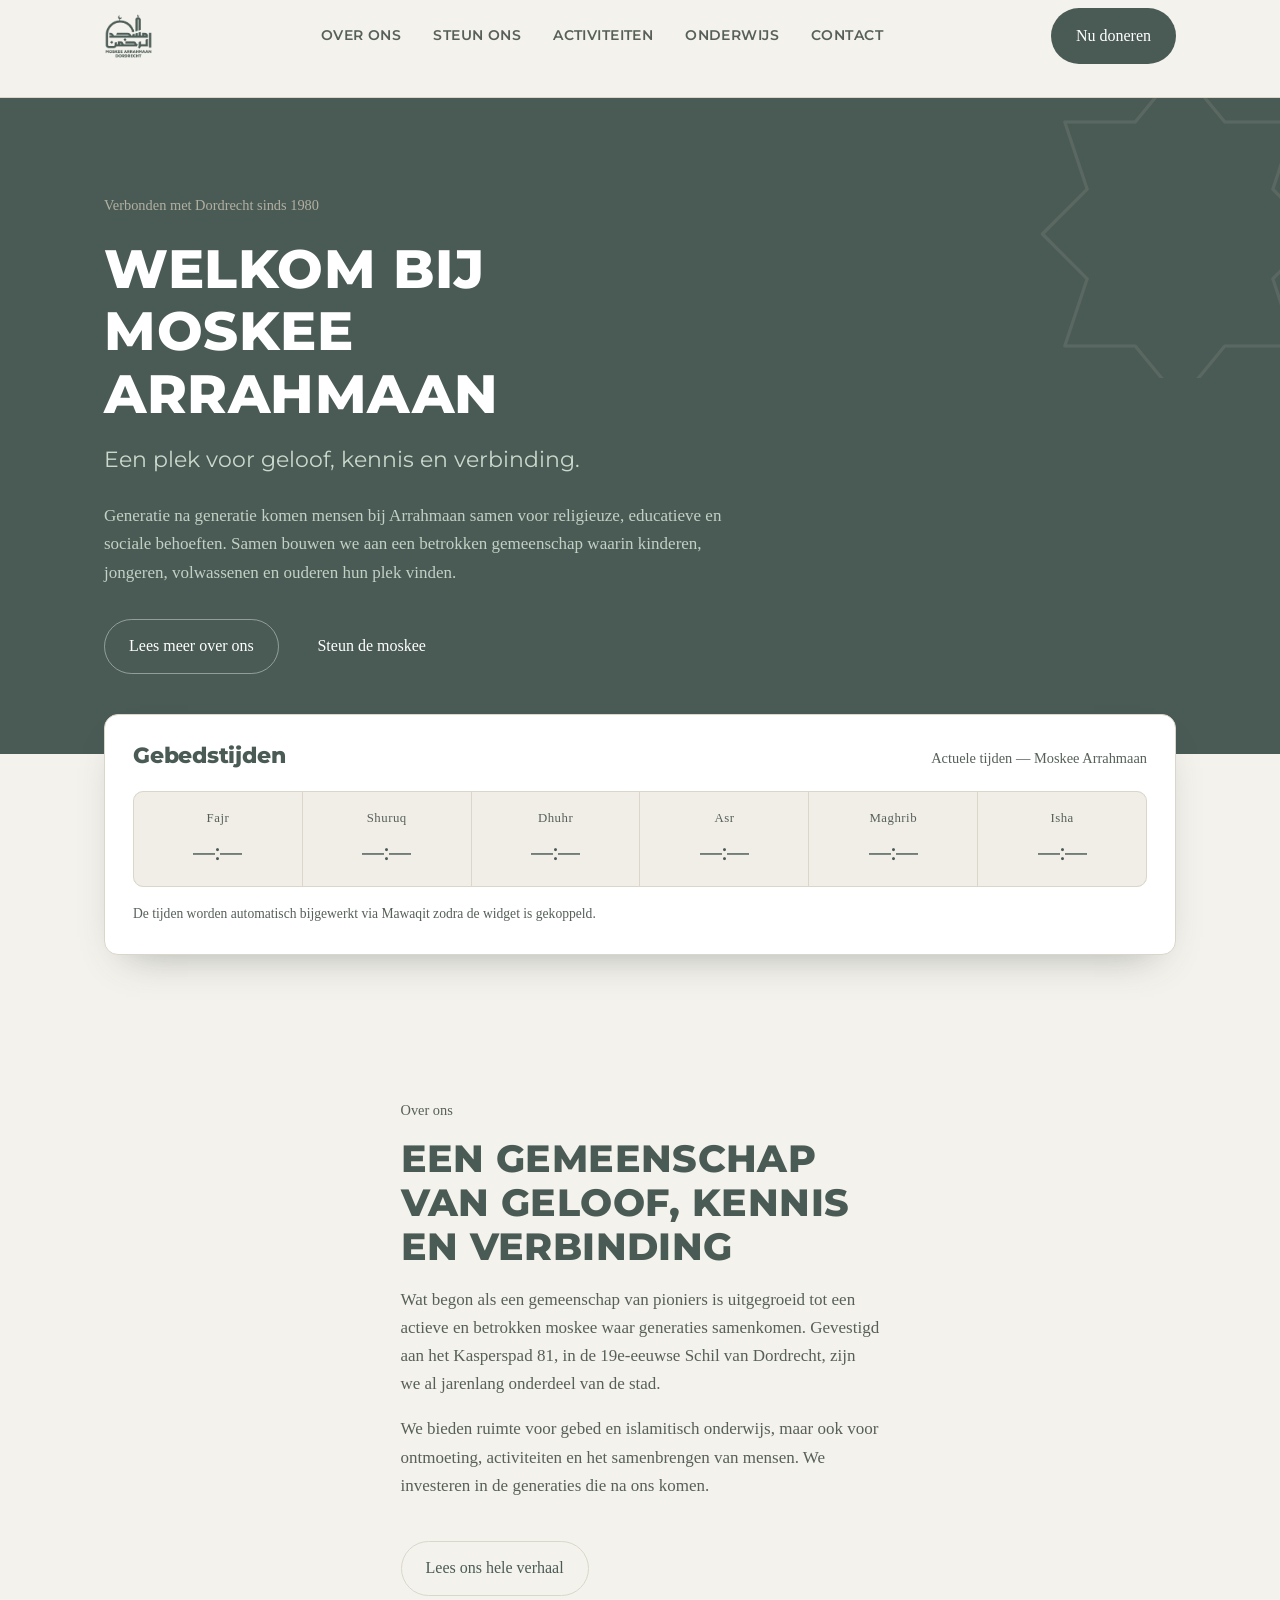
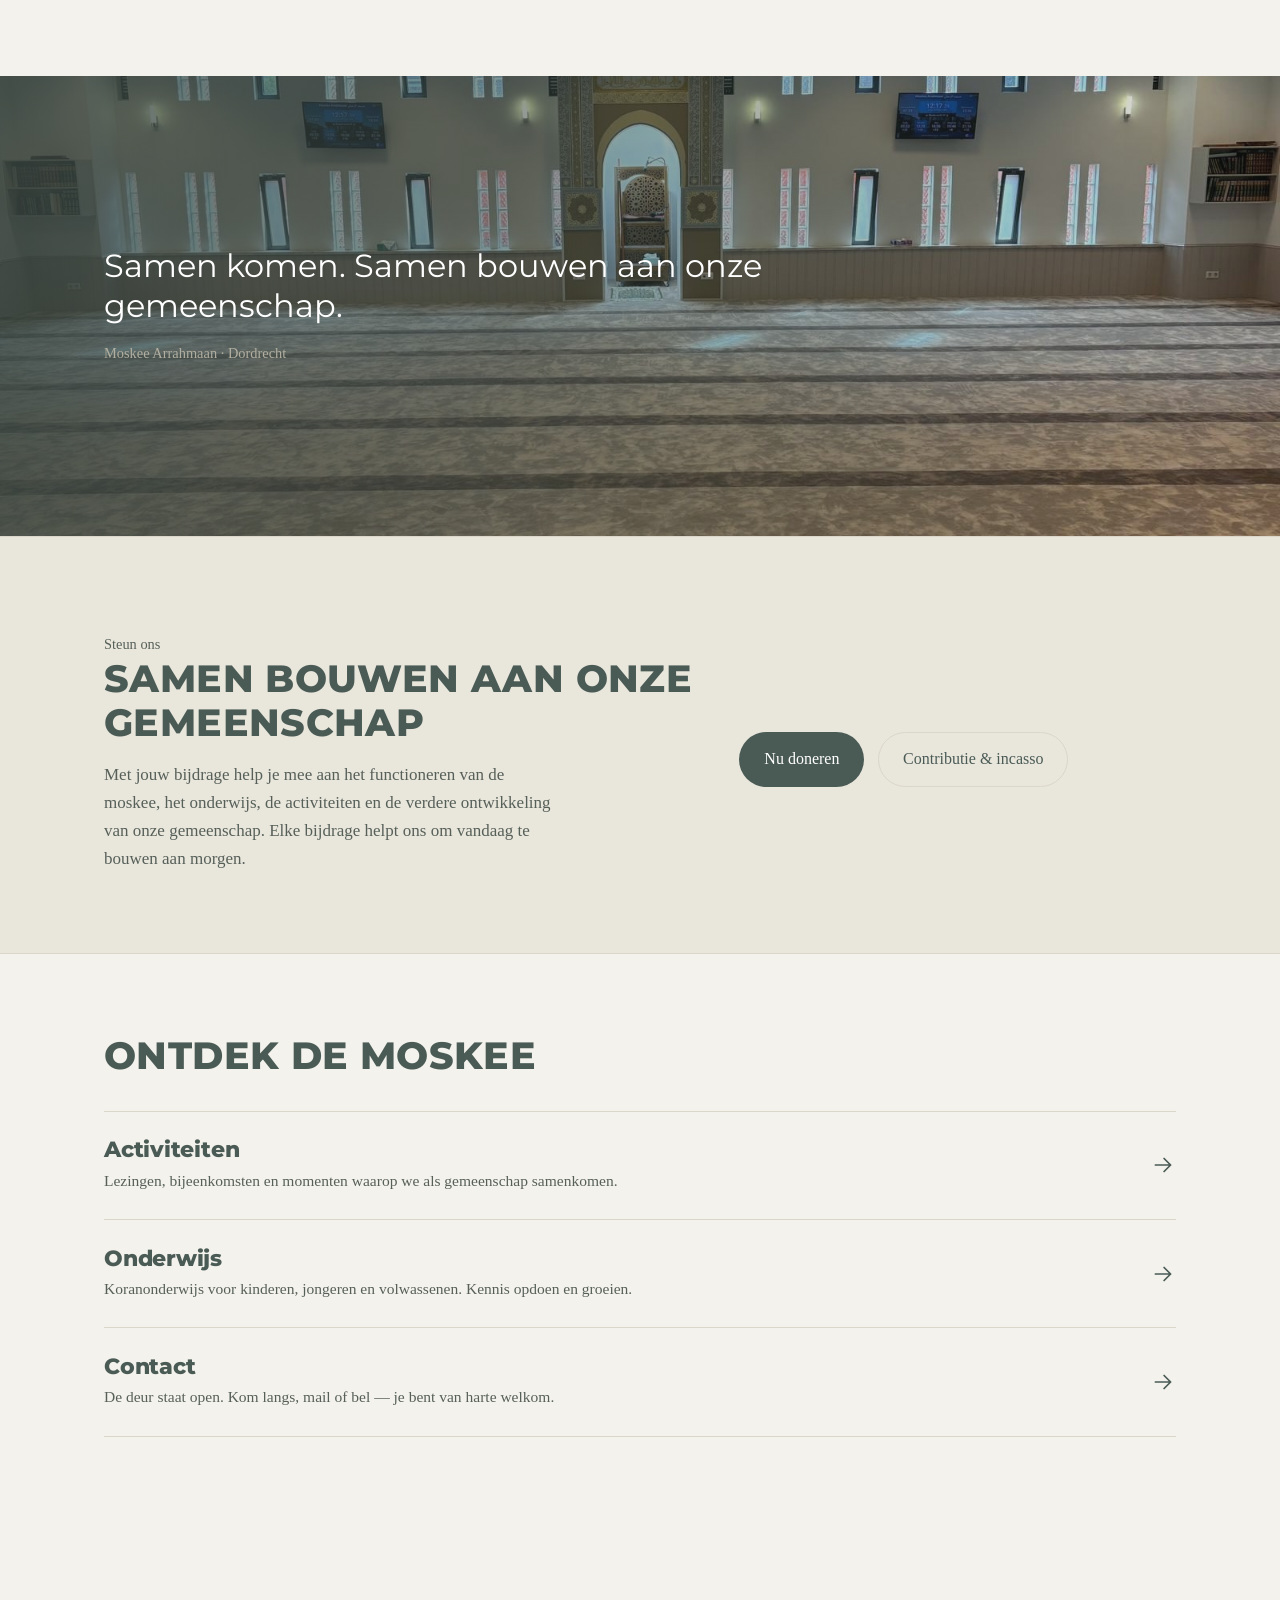
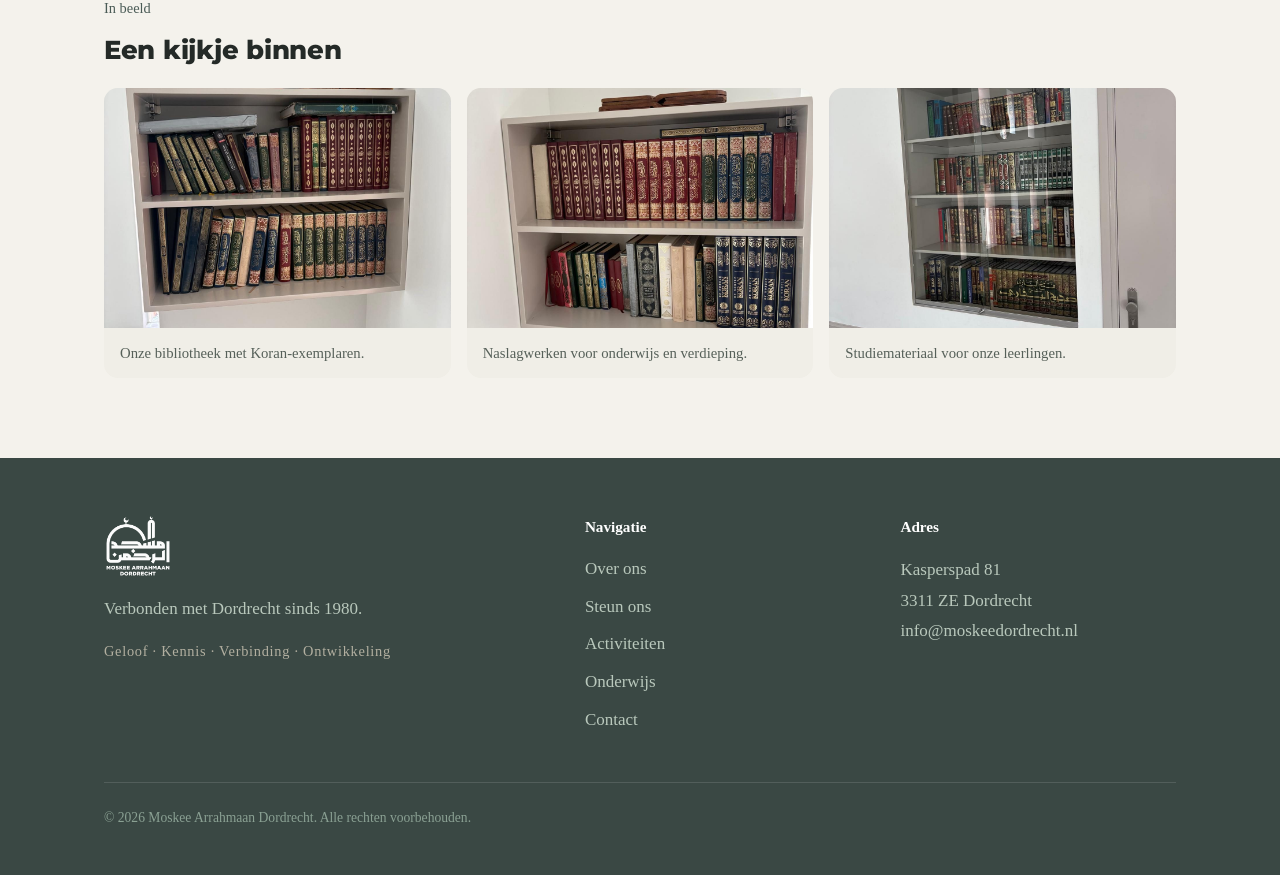
==== index.html @ e7ea25ca "Nieuwe moskeefoto's toegevoegd en geplaatst" ====
<!DOCTYPE html>
<html lang="nl">
<head>
  <meta charset="UTF-8">
  <meta name="viewport" content="width=device-width, initial-scale=1.0">
  <title>Moskee Arrahmaan Dordrecht — Geloof, kennis en verbinding</title>
  <meta name="description" content="Moskee Arrahmaan Dordrecht: sinds 1980 een plek voor geloof, kennis en verbinding. Bekijk de gebedstijden, activiteiten, onderwijs en steun de moskee.">
  <link rel="preconnect" href="https://fonts.googleapis.com">
  <link rel="preconnect" href="https://fonts.gstatic.com" crossorigin>
  <link href="https://fonts.googleapis.com/css2?family=Montserrat:wght@500;600;700;800;900&display=swap" rel="stylesheet">
  <link rel="stylesheet" href="css/style.css">
  <link rel="icon" type="image/png" href="images/favicon.png">
  <meta name="theme-color" content="#4A5B56">
</head>
<body>
  <a class="skip-link" href="#main">Naar hoofdinhoud</a>

  <!-- HEADER -->
  <header class="site-header">
    <div class="wrap header-inner">
      <a class="brand" href="index.html" aria-label="Moskee Arrahmaan Dordrecht — home">
        <img src="images/logo.png" alt="Moskee Arrahmaan Dordrecht" class="brand__logo">
      </a>
      <nav class="nav" aria-label="Hoofdnavigatie">
        <ul>
          <li><a href="over-ons.html">Over ons</a></li>
          <li><a href="steun-ons.html">Steun ons</a></li>
          <li><a href="activiteiten.html">Activiteiten</a></li>
          <li><a href="onderwijs.html">Onderwijs</a></li>
          <li><a href="contact.html">Contact</a></li>
        </ul>
      </nav>
      <a href="steun-ons.html" class="btn btn--primary header-cta">Nu doneren</a>
      <button class="menu-toggle" aria-label="Menu openen" aria-expanded="false" aria-controls="mobile-nav">
        <span></span><span></span><span></span>
      </button>
    </div>
    <nav class="mobile-nav" id="mobile-nav" aria-label="Mobiele navigatie">
      <ul>
        <li><a href="over-ons.html">Over ons</a></li>
        <li><a href="steun-ons.html">Steun ons</a></li>
        <li><a href="activiteiten.html">Activiteiten</a></li>
        <li><a href="onderwijs.html">Onderwijs</a></li>
        <li><a href="contact.html">Contact</a></li>
      </ul>
      <a href="steun-ons.html" class="btn btn--primary">Nu doneren</a>
    </nav>
  </header>

  <main id="main">

    <!-- HERO -->
    <section class="hero">
      <svg class="hero__star" viewBox="0 0 200 200" fill="none" aria-hidden="true">
        <path d="M100 6 128 40h44l-14 42 28 28-28 28 14 42h-44l-28 34-28-34H28l14-42-28-28 28-28L28 40h44Z" stroke="currentColor" stroke-width="2" stroke-linejoin="round"/>
      </svg>
      <div class="wrap">
        <div class="hero__inner">
          <p class="hero__eyebrow">Verbonden met Dordrecht sinds 1980</p>
          <h1>Welkom bij Moskee Arrahmaan</h1>
          <p class="hero__lead">Een plek voor geloof, kennis en verbinding.</p>
          <p class="body">
            Generatie na generatie komen mensen bij Arrahmaan samen voor religieuze,
            educatieve en sociale behoeften. Samen bouwen we aan een betrokken gemeenschap
            waarin kinderen, jongeren, volwassenen en ouderen hun plek vinden.
          </p>
          <div class="hero__actions">
            <a href="over-ons.html" class="btn btn--on-dark">Lees meer over ons</a>
            <a href="steun-ons.html" class="btn btn--primary">Steun de moskee</a>
          </div>
        </div>
      </div>
    </section>

    <!-- GEBEDSTIJDEN -->
    <section class="prayer wrap" aria-labelledby="prayer-title">
      <div class="prayer__card">
        <div class="prayer__head">
          <h2 id="prayer-title">Gebedstijden</h2>
          <span class="prayer__date">Actuele tijden — Moskee Arrahmaan</span>
        </div>
        <!-- LET OP: vervang dit blok door de Mawaqit-widget:
             <div class="prayer__embed">
               <iframe src="https://mawaqit.net/nl/w/JOUW-MOSKEE-ID" style="border:0;width:100%;height:420px" title="Gebedstijden Mawaqit" loading="lazy"></iframe>
             </div> -->
        <div class="prayer__times" role="list">
          <div class="slot" role="listitem"><span>Fajr</span><strong>—:—</strong></div>
          <div class="slot" role="listitem"><span>Shuruq</span><strong>—:—</strong></div>
          <div class="slot" role="listitem"><span>Dhuhr</span><strong>—:—</strong></div>
          <div class="slot" role="listitem"><span>Asr</span><strong>—:—</strong></div>
          <div class="slot" role="listitem"><span>Maghrib</span><strong>—:—</strong></div>
          <div class="slot" role="listitem"><span>Isha</span><strong>—:—</strong></div>
        </div>
        <p class="prayer__note">De tijden worden automatisch bijgewerkt via Mawaqit zodra de widget is gekoppeld.</p>
      </div>
    </section>

    <!-- OVER ONS TEASER -->
    <section class="about section-pad">
      <div class="wrap lede">
        <p class="kicker">Over ons</p>
        <h2>Een gemeenschap van geloof, kennis en verbinding</h2>
        <p>
          Wat begon als een gemeenschap van pioniers is uitgegroeid tot een actieve en
          betrokken moskee waar generaties samenkomen. Gevestigd aan het Kasperspad 81,
          in de 19e-eeuwse Schil van Dordrecht, zijn we al jarenlang onderdeel van de stad.
        </p>
        <p>
          We bieden ruimte voor gebed en islamitisch onderwijs, maar ook voor ontmoeting,
          activiteiten en het samenbrengen van mensen. We investeren in de generaties die na ons komen.
        </p>
        <a href="over-ons.html" class="btn btn--ghost">Lees ons hele verhaal</a>
      </div>
    </section>

    <!-- COMMUNITY BEELDBAND -->
    <section class="band" aria-hidden="true">
      <img src="images/moskee-benedenverdieping.jpg" alt="De gebedszaal van Moskee Arrahmaan" loading="lazy">
      <div class="band__overlay">
        <div class="wrap">
          <p class="quote">Samen komen. Samen bouwen aan onze gemeenschap.</p>
          <span class="src">Moskee Arrahmaan · Dordrecht</span>
        </div>
      </div>
    </section>

    <!-- STEUN ONS -->
    <section class="support section-pad">
      <div class="wrap support__grid">
        <div>
          <p class="kicker">Steun ons</p>
          <h2>Samen bouwen aan onze gemeenschap</h2>
          <p>
            Met jouw bijdrage help je mee aan het functioneren van de moskee, het onderwijs,
            de activiteiten en de verdere ontwikkeling van onze gemeenschap. Elke bijdrage
            helpt ons om vandaag te bouwen aan morgen.
          </p>
        </div>
        <div class="support__actions">
          <a href="steun-ons.html" class="btn btn--primary">Nu doneren</a>
          <a href="steun-ons.html" class="btn btn--ghost">Contributie &amp; incasso</a>
        </div>
      </div>
    </section>

    <!-- ONTDEK -->
    <section class="discover section-pad">
      <div class="wrap">
        <h2>Ontdek de moskee</h2>
        <div class="discover__list">
          <a class="discover__item" href="activiteiten.html">
            <div>
              <h3>Activiteiten</h3>
              <p>Lezingen, bijeenkomsten en momenten waarop we als gemeenschap samenkomen.</p>
            </div>
            <svg class="discover__arrow" width="26" height="26" viewBox="0 0 24 24" fill="none" aria-hidden="true"><path d="M5 12h14M13 6l6 6-6 6" stroke="currentColor" stroke-width="1.6" stroke-linecap="round" stroke-linejoin="round"/></svg>
          </a>
          <a class="discover__item" href="onderwijs.html">
            <div>
              <h3>Onderwijs</h3>
              <p>Koranonderwijs voor kinderen, jongeren en volwassenen. Kennis opdoen en groeien.</p>
            </div>
            <svg class="discover__arrow" width="26" height="26" viewBox="0 0 24 24" fill="none" aria-hidden="true"><path d="M5 12h14M13 6l6 6-6 6" stroke="currentColor" stroke-width="1.6" stroke-linecap="round" stroke-linejoin="round"/></svg>
          </a>
          <a class="discover__item" href="contact.html">
            <div>
              <h3>Contact</h3>
              <p>De deur staat open. Kom langs, mail of bel — je bent van harte welkom.</p>
            </div>
            <svg class="discover__arrow" width="26" height="26" viewBox="0 0 24 24" fill="none" aria-hidden="true"><path d="M5 12h14M13 6l6 6-6 6" stroke="currentColor" stroke-width="1.6" stroke-linecap="round" stroke-linejoin="round"/></svg>
          </a>
        </div>
      </div>
    </section>

    <!-- IN BEELD -->
    <section class="section-pad">
      <div class="wrap">
        <p class="kicker">In beeld</p>
        <h2>Een kijkje binnen</h2>
        <div class="gallery" style="margin-top:1.5rem;">
          <figure>
            <img src="images/moskee-boeken-1.jpg" alt="Boekenkast met Koran-exemplaren in de moskee" loading="lazy">
            <figcaption>Onze bibliotheek met Koran-exemplaren.</figcaption>
          </figure>
          <figure>
            <img src="images/moskee-boeken-2.jpg" alt="Boekenkast met vertalingen van de Koran" loading="lazy">
            <figcaption>Naslagwerken voor onderwijs en verdieping.</figcaption>
          </figure>
          <figure>
            <img src="images/moskee-boeken-4.jpg" alt="Boekenkast met studieboeken voor het Koranonderwijs" loading="lazy">
            <figcaption>Studiemateriaal voor onze leerlingen.</figcaption>
          </figure>
        </div>
      </div>
    </section>

  </main>

  <!-- FOOTER -->
  <footer class="site-footer">
    <div class="wrap footer-grid">
      <div>
        <img src="images/logo-white.png" alt="Moskee Arrahmaan Dordrecht" class="footer__logo">
        <p>Verbonden met Dordrecht sinds 1980.</p>
        <p class="footer__tag">Geloof · Kennis · Verbinding · Ontwikkeling</p>
      </div>
      <div>
        <h4>Navigatie</h4>
        <ul>
          <li><a href="over-ons.html">Over ons</a></li>
          <li><a href="steun-ons.html">Steun ons</a></li>
          <li><a href="activiteiten.html">Activiteiten</a></li>
          <li><a href="onderwijs.html">Onderwijs</a></li>
          <li><a href="contact.html">Contact</a></li>
        </ul>
      </div>
      <div>
        <h4>Adres</h4>
        <address>
          Kasperspad 81<br>
          3311 ZE Dordrecht<br>
          <a href="mailto:info@moskeedordrecht.nl">info@moskeedordrecht.nl</a>
        </address>
      </div>
    </div>
    <div class="wrap">
      <p class="footer-bottom">© <span id="year"></span> Moskee Arrahmaan Dordrecht. Alle rechten voorbehouden.</p>
    </div>
  </footer>

  <script src="js/main.js"></script>
</body>
</html>
---- css/style.css ----
/* ===========================================================
   MOSKEE ARRAHMAAN — gedeelde stylesheet
=========================================================== */

/* ---------- Design tokens ---------- */
:root {
  --brand-green:      #4A5B56;   /* primair */
  --brand-green-dark: #3A4844;   /* hero, footer, hovers */
  --brand-taupe:      #B2AFA0;   /* secundair accent, alleen op donkere vlakken of als rand/vulling */
  --paper:            #F4F2EC;   /* warme off-white basis */
  --sand:             #E9E6DC;   /* lichte taupe-tint voor alt-secties */
  --sand-050:         #F0EEE7;   /* extra lichte tint */
  --line:             #DAD6CA;   /* randen */
  --ink:              #242A27;   /* bodytekst */
  --ink-soft:         #566059;   /* zachte tekst */
  --white:            #FFFFFF;

  --font-head: "Gotham Black", "Montserrat", system-ui, sans-serif;
  --font-body: "Georgia Pro", Georgia, serif;

  --wrap: 1120px;
  --gutter: 1.5rem;
  --radius: 14px;
  --shadow: 0 18px 40px -22px rgba(58, 72, 68, .45);
}

/* ---------- Base ---------- */
*, *::before, *::after { box-sizing: border-box; }
html { scroll-behavior: smooth; }
body {
  margin: 0;
  background: var(--paper);
  color: var(--ink);
  font-family: var(--font-body);
  font-size: 1.0625rem;
  line-height: 1.65;
  -webkit-font-smoothing: antialiased;
}
img { max-width: 100%; display: block; }
a { color: inherit; text-decoration: none; }

h1, h2, h3 {
  font-family: var(--font-head);
  font-weight: 800;
  line-height: 1.15;
  letter-spacing: -0.01em;
  margin: 0;
}

.wrap {
  width: 100%;
  max-width: var(--wrap);
  margin-inline: auto;
  padding-inline: var(--gutter);
}

:focus-visible {
  outline: 3px solid var(--brand-green);
  outline-offset: 3px;
  border-radius: 4px;
}

.skip-link {
  position: absolute;
  left: -9999px;
  top: 0;
  background: var(--brand-green);
  color: #fff;
  padding: .75rem 1rem;
  z-index: 100;
}
.skip-link:focus { left: 1rem; top: 1rem; }

/* ---------- Buttons ---------- */
.btn {
  display: inline-flex;
  align-items: center;
  gap: .5rem;
  font-family: var(--font-body);
  font-weight: 500;
  font-size: 1rem;
  padding: .85rem 1.5rem;
  border-radius: 999px;
  border: 1px solid transparent;
  cursor: pointer;
  transition: background-color .2s ease, color .2s ease, border-color .2s ease;
}
.btn--primary { background: var(--brand-green); color: #fff; }
.btn--primary:hover { background: var(--brand-green-dark); }
.btn--ghost { background: transparent; color: var(--brand-green); border-color: var(--line); }
.btn--ghost:hover { border-color: var(--brand-green); }
.btn--on-dark { background: transparent; color: #fff; border-color: rgba(255,255,255,.4); }
.btn--on-dark:hover { border-color: #fff; }

/* ---------- Header ---------- */
.site-header {
  position: sticky;
  top: 0;
  z-index: 50;
  background: rgba(244, 242, 236, .88);
  backdrop-filter: blur(8px);
  border-bottom: 1px solid var(--line);
}
.header-inner {
  display: flex;
  align-items: center;
  justify-content: space-between;
  gap: 1rem;
  min-height: 72px;
}
.brand { display: flex; align-items: center; gap: .7rem; transition: opacity .2s ease; }
.brand:hover { opacity: .85; }
.brand__logo { height: 46px; width: auto; display: block; transition: transform .25s ease; }
.brand:hover .brand__logo { transform: scale(1.04); }
.brand__mark { color: var(--brand-green); flex: none; }
.brand__name {
  font-family: var(--font-head);
  font-size: 1.25rem;
  font-weight: 600;
  color: var(--brand-green);
  letter-spacing: -0.01em;
  line-height: 1.05;
  text-transform: uppercase;
}
.brand__sub {
  display: block;
  font-family: var(--font-body);
  font-size: .72rem;
  font-weight: 500;
  color: var(--ink-soft);
  letter-spacing: .08em;
  text-transform: uppercase;
}
.nav { display: none; }
.nav ul { display: flex; gap: 2rem; list-style: none; margin: 0; padding: 0; }
.nav a {
  position: relative;
  display: inline-block;
  padding: .4rem 0;
  font-family: var(--font-head);
  font-size: .88rem;
  font-weight: 600;
  color: var(--ink-soft);
  text-transform: uppercase;
  letter-spacing: 0.03em;
  transition: color .2s ease;
}
.nav a::after {
  content: "";
  position: absolute;
  left: 0;
  right: 0;
  bottom: 0;
  height: 2px;
  background: var(--brand-green);
  border-radius: 2px;
  transform: scaleX(0);
  transform-origin: left;
  transition: transform .25s ease;
}
.nav a:hover, .nav a[aria-current="page"] { color: var(--brand-green); }
.nav a:hover::after, .nav a[aria-current="page"]::after { transform: scaleX(1); }
.header-cta { display: none; transition: transform .2s ease, box-shadow .2s ease; }
.header-cta:hover { transform: translateY(-2px); box-shadow: 0 12px 22px -14px rgba(74,91,86,.5); }

.menu-toggle {
  display: inline-flex; flex-direction: column; align-items: center; justify-content: center; gap: 5px;
  background: none; border: none; padding: 14px; cursor: pointer;
}
.menu-toggle span {
  width: 22px; height: 2px; background: var(--brand-green); border-radius: 2px;
  transition: transform .3s ease, opacity .2s ease;
}
.menu-toggle[aria-expanded="true"] span:nth-child(1) { transform: translateY(7px) rotate(45deg); }
.menu-toggle[aria-expanded="true"] span:nth-child(2) { opacity: 0; transform: scaleX(0); }
.menu-toggle[aria-expanded="true"] span:nth-child(3) { transform: translateY(-7px) rotate(-45deg); }

.mobile-nav {
  display: block;
  max-height: 0;
  overflow: hidden;
  opacity: 0;
  visibility: hidden;
  border-top: 1px solid var(--line);
  background: var(--paper);
  padding: 0 var(--gutter) 1.5rem;
  transition: max-height .4s cubic-bezier(.4,0,.2,1), opacity .3s ease, visibility 0s linear .4s;
}
.mobile-nav.open {
  max-height: 480px;
  opacity: 1;
  visibility: visible;
  box-shadow: 0 16px 28px -18px rgba(36,42,39,.25);
  transition: max-height .4s cubic-bezier(.4,0,.2,1), opacity .35s ease .05s, visibility 0s linear 0s;
}
.mobile-nav ul { list-style: none; margin: 0; padding: .5rem 0 1.5rem; }
.mobile-nav li { border-bottom: 1px solid var(--line); opacity: 0; }
.mobile-nav li:last-child { border-bottom: none; }
.mobile-nav.open li { animation: navItemIn .35s ease forwards; }
.mobile-nav.open li:nth-child(1) { animation-delay: .05s; }
.mobile-nav.open li:nth-child(2) { animation-delay: .1s; }
.mobile-nav.open li:nth-child(3) { animation-delay: .15s; }
.mobile-nav.open li:nth-child(4) { animation-delay: .2s; }
.mobile-nav.open li:nth-child(5) { animation-delay: .25s; }
.mobile-nav a {
  display: block; padding: .8rem 0; color: var(--ink);
  transition: color .2s ease, padding-left .2s ease;
}
.mobile-nav ul a {
  font-family: var(--font-head);
  font-size: 1rem;
  text-transform: uppercase;
  letter-spacing: 0.02em;
}
.mobile-nav ul a:hover, .mobile-nav ul a:active { color: var(--brand-green); padding-left: .35rem; }
.mobile-nav .btn {
  display: flex;
  align-items: center;
  justify-content: center;
  text-align: center;
  width: 100%;
  padding: .9rem 1.5rem;
  margin-top: 1.25rem;
  color: #fff;
  opacity: 0;
  transition: background-color .2s ease, color .2s ease, border-color .2s ease, transform .15s ease;
}
.mobile-nav.open .btn { animation: navItemIn .35s ease .3s forwards; }
.mobile-nav .btn:active { transform: scale(.97); }

@keyframes navItemIn {
  from { opacity: 0; transform: translateY(-6px); }
  to { opacity: 1; transform: translateY(0); }
}

/* ---------- Hero (home) ---------- */
.hero { background: var(--brand-green); color: #EAF0E9; position: relative; overflow: hidden; }
.hero__star {
  position: absolute; right: -60px; top: -40px;
  width: 320px; height: 320px; color: rgba(178, 175, 160, .16); pointer-events: none;
}
.hero .wrap { position: relative; z-index: 1; }
.hero__inner { padding: 4.5rem 0 4rem; max-width: 640px; }
.hero__eyebrow { font-size: .9rem; color: var(--brand-taupe); margin: 0 0 1.25rem; font-weight: 500; }
.hero h1 { color: #fff; font-size: clamp(2.2rem, 6vw, 3.4rem); font-weight: 800; text-transform: uppercase; letter-spacing: 0.01em; }
.hero__lead {
  font-family: var(--font-head);
  font-size: clamp(1.15rem, 3vw, 1.4rem);
  color: #CBD8CC; margin: 1rem 0 1.5rem;
}
.hero p.body { color: #C3D0C4; margin: 0 0 2rem; }
.hero__actions { display: flex; flex-wrap: wrap; gap: .85rem; }

/* ---------- Page hero (subpaginas) ---------- */
.page-hero { background: var(--brand-green); color: #EAF0E9; position: relative; overflow: hidden; }
.page-hero__star {
  position: absolute; right: -40px; top: -50px;
  width: 240px; height: 240px; color: rgba(178, 175, 160, .16); pointer-events: none;
}
.page-hero .wrap { position: relative; z-index: 1; }
.page-hero__inner { padding: 3.5rem 0; max-width: 680px; }
.page-hero .kicker { color: var(--brand-taupe); }
.page-hero h1 { color: #fff; font-size: clamp(1.9rem, 5vw, 2.9rem); margin: .6rem 0 0; text-transform: uppercase; letter-spacing: 0.01em; }
.page-hero p { color: #C3D0C4; margin: 1rem 0 0; max-width: 60ch; }

/* ---------- Prayer times ---------- */
.prayer { margin-top: -2.5rem; position: relative; z-index: 2; margin-bottom: 4rem; }
.prayer__card {
  background: var(--white); border: 1px solid var(--line);
  border-radius: var(--radius); box-shadow: var(--shadow); padding: 1.75rem;
}
.prayer__head {
  display: flex; flex-wrap: wrap; align-items: baseline; justify-content: space-between;
  gap: .5rem; margin-bottom: 1.25rem;
}
.prayer__head h2 { font-size: 1.4rem; color: var(--brand-green); }
.prayer__date { font-size: .9rem; color: var(--ink-soft); }
.prayer__embed {
  border: 1px dashed var(--line); border-radius: 10px; overflow: hidden; min-height: 160px;
  display: grid; place-items: center; text-align: center; color: var(--ink-soft);
  font-size: .95rem; padding: 1rem;
}
.prayer__times {
  display: grid; grid-template-columns: repeat(2, 1fr); gap: 1px;
  background: var(--line); border: 1px solid var(--line); border-radius: 10px; overflow: hidden;
}
.prayer__times .slot { background: var(--sand-050); padding: 1rem; text-align: center; }
.prayer__times .slot span {
  display: block; font-size: .8rem; color: var(--ink-soft);
  letter-spacing: .04em; margin-bottom: .35rem;
}
.prayer__times .slot strong {
  font-family: var(--font-head); font-size: 1.35rem; font-weight: 500; color: var(--brand-green);
}
.prayer__note { margin: 1rem 0 0; font-size: .85rem; color: var(--ink-soft); }

/* ---------- Section helpers ---------- */
section { scroll-margin-top: 90px; }
.section-pad { padding: 3.5rem 0; }
.lede { max-width: 62ch; }
.kicker { font-size: .9rem; font-weight: 500; color: var(--brand-green); margin: 0 0 .9rem; }

/* ---------- Prose (tekstpaginas) ---------- */
.prose { max-width: 65ch; }
.prose h2 { font-size: clamp(1.6rem, 3.5vw, 2.1rem); color: var(--brand-green); margin: 2.5rem 0 1rem; }
.prose h2:first-child { margin-top: 0; }
.prose p { color: var(--ink-soft); margin: 0 0 1.1rem; }
.prose p.intro { color: var(--ink); font-size: 1.15rem; }
.prose .btn { margin-top: 1rem; }

/* ---------- Over ons teaser (home) ---------- */
.about h2 { font-size: clamp(1.8rem, 4vw, 2.4rem); color: var(--brand-green); margin-bottom: 1rem; text-transform: uppercase; letter-spacing: 0.01em; }
.about p { color: var(--ink-soft); }
.about .btn { margin-top: 1.5rem; }

/* ---------- Community beeldband ---------- */
.band { position: relative; }
.band img { width: 100%; height: clamp(260px, 40vw, 460px); object-fit: cover; }
.band__overlay {
  position: absolute; inset: 0;
  background: linear-gradient(90deg, rgba(58,72,68,.82) 0%, rgba(58,72,68,.45) 55%, rgba(58,72,68,.15) 100%);
  display: flex; align-items: center;
}
.band__overlay .wrap { width: 100%; }
.band__overlay p { color: #fff; max-width: 34ch; margin: 0; }
.band__overlay .quote {
  font-family: var(--font-head); font-size: clamp(1.4rem, 3.5vw, 2rem); line-height: 1.25;
}
.band__overlay .src { display: block; margin-top: 1rem; font-size: .9rem; color: var(--brand-taupe); }

/* ---------- Support band ---------- */
.support { background: var(--sand); border-top: 1px solid var(--line); border-bottom: 1px solid var(--line); }
.support__grid { display: grid; gap: 1.5rem; }
.support h2 { font-size: clamp(1.8rem, 4vw, 2.4rem); color: var(--brand-green); text-transform: uppercase; letter-spacing: 0.01em; }
.support p { color: var(--ink-soft); max-width: 54ch; margin: 1rem 0 0; }
.support__actions { display: flex; flex-wrap: wrap; gap: .85rem; margin-top: 1.75rem; }

/* ---------- Discover list (home) ---------- */
.discover h2 { font-size: clamp(1.8rem, 4vw, 2.4rem); color: var(--brand-green); margin-bottom: 2rem; text-transform: uppercase; letter-spacing: 0.01em; }
.discover__list { display: grid; gap: 0; border-top: 1px solid var(--line); }
.discover__item {
  display: flex; align-items: center; justify-content: space-between; gap: 1rem;
  padding: 1.6rem 0; border-bottom: 1px solid var(--line); transition: padding-left .2s ease;
}
.discover__item:hover { padding-left: .5rem; }
.discover__item h3 { font-size: 1.4rem; color: var(--brand-green); margin-bottom: .3rem; }
.discover__item p { margin: 0; color: var(--ink-soft); font-size: .97rem; }
.discover__arrow { color: var(--brand-green); flex: none; }

/* ---------- Gallery (activiteiten) ---------- */
.gallery { display: grid; grid-template-columns: 1fr; gap: 1rem; }
.gallery figure { margin: 0; border-radius: var(--radius); overflow: hidden; background: var(--sand-050); }
.gallery img { width: 100%; height: 240px; object-fit: cover; transition: transform .4s ease; }
.gallery figure:hover img { transform: scale(1.03); }
.gallery figcaption { padding: .8rem 1rem; font-size: .92rem; color: var(--ink-soft); }

/* WhatsApp CTA */
.whatsapp-cta {
  background: var(--brand-green); color: #EAF0E9; border-radius: var(--radius);
  padding: 2rem; margin-top: 3rem;
  display: grid; gap: 1.25rem;
}
.whatsapp-cta h2 { color: #fff; font-size: 1.5rem; }
.whatsapp-cta p { color: #C3D0C4; margin: 0; max-width: 52ch; }

/* ---------- Contributie blokken (steun) ---------- */
.tiers { display: grid; gap: 1.25rem; margin-top: 2rem; }
.tier { border: 1px solid var(--line); border-radius: var(--radius); padding: 1.75rem; background: var(--white); }
.tier--accent { border-color: var(--brand-taupe); }
.tier h3 { font-size: 1.3rem; color: var(--brand-green); margin-bottom: .35rem; }
.tier .amount {
  font-family: var(--font-head); font-size: 2rem; color: var(--brand-green); margin: .25rem 0 1rem;
}
.tier .amount small { font-size: .95rem; color: var(--ink-soft); font-family: var(--font-body); }
.tier ul { list-style: none; margin: 0 0 1.5rem; padding: 0; display: grid; gap: .6rem; }
.tier li { color: var(--ink-soft); padding-left: 1.4rem; position: relative; }
.tier li::before { content: ""; position: absolute; left: 0; top: .65em; width: .5rem; height: .5rem; border-radius: 50%; background: var(--brand-taupe); }
.tier .btn { width: 100%; justify-content: center; }

/* ---------- Onderwijs lijst ---------- */
.courses { display: grid; gap: 1.25rem; margin-top: 2rem; }
.course {
  border: 1px solid var(--line); border-left: 4px solid var(--brand-taupe);
  border-radius: 10px; padding: 1.5rem; background: var(--white);
}
.course h3 { font-size: 1.25rem; color: var(--brand-green); margin-bottom: .75rem; }
.course dl { display: grid; grid-template-columns: auto 1fr; gap: .35rem 1rem; margin: 0 0 .9rem; }
.course dt { color: var(--brand-green); font-weight: 500; font-size: .95rem; }
.course dd { margin: 0; color: var(--ink); }
.course p { margin: 0; color: var(--ink-soft); font-size: .97rem; }

/* ---------- Contact ---------- */
.contact-grid { display: grid; gap: 2.5rem; }
.contact-methods { display: grid; gap: 1.25rem; }
.contact-method { border-bottom: 1px solid var(--line); padding-bottom: 1.25rem; }
.contact-method h3 { font-size: 1.1rem; color: var(--brand-green); margin-bottom: .3rem; }
.contact-method a { color: var(--brand-green); font-weight: 500; }
.contact-method p { margin: 0; color: var(--ink-soft); font-size: .95rem; }
.map-embed { border: 0; width: 100%; height: 340px; border-radius: var(--radius); }
.contact-address {
  background: var(--sand); border-radius: var(--radius); padding: 1.5rem; margin-top: 1.25rem;
}
.contact-address address { font-style: normal; line-height: 1.9; color: var(--ink); }

/* ---------- Footer ---------- */
.site-footer { background: var(--brand-green-dark); color: #B9C8BC; padding: 3.5rem 0 2rem; }
.footer-grid { display: grid; gap: 2.5rem; }
.footer__logo { height: 64px; width: auto; margin-bottom: 1rem; }
.footer__name { font-family: var(--font-head); font-size: 1.35rem; color: #fff; margin-bottom: .75rem; }
.footer__tag { color: var(--brand-taupe); font-size: .9rem; letter-spacing: .05em; }
.site-footer h4 { font-family: var(--font-body); font-size: .95rem; color: #fff; margin: 0 0 1rem; font-weight: 600; }
.site-footer ul { list-style: none; margin: 0; padding: 0; display: grid; gap: .6rem; }
.site-footer a:hover { color: #fff; }
.site-footer address { font-style: normal; line-height: 1.8; }
.footer-bottom {
  margin-top: 3rem; padding-top: 1.5rem; border-top: 1px solid rgba(255,255,255,.12);
  font-size: .85rem; color: #8AA093;
}

/* ---------- Responsive ---------- */
@media (min-width: 640px) {
  .gallery { grid-template-columns: repeat(2, 1fr); }
  .tiers { grid-template-columns: repeat(2, 1fr); }
  .whatsapp-cta { grid-template-columns: 1.5fr auto; align-items: center; }
}
@media (min-width: 720px) {
  .prayer__times { grid-template-columns: repeat(3, 1fr); }
  .support__grid { grid-template-columns: 1.4fr 1fr; align-items: center; }
  .footer-grid { grid-template-columns: 1.6fr 1fr 1fr; }
  .contact-grid { grid-template-columns: 1fr 1fr; align-items: start; }
}
@media (min-width: 940px) {
  .nav { display: block; }
  .header-cta { display: inline-flex; }
  .menu-toggle { display: none; }
  .section-pad { padding: 5rem 0; }
  .hero__inner { padding: 6rem 0 5rem; }
  .page-hero__inner { padding: 4.5rem 0; }
  .prayer__times { grid-template-columns: repeat(6, 1fr); }
  .gallery { grid-template-columns: repeat(3, 1fr); }
  .courses { grid-template-columns: repeat(2, 1fr); }
}
@media (prefers-reduced-motion: reduce) {
  * { scroll-behavior: auto; transition: none !important; animation: none !important; }
  .gallery figure:hover img { transform: none; }
  .mobile-nav.open { max-height: none; }
  .mobile-nav li, .mobile-nav .btn { opacity: 1; }
}
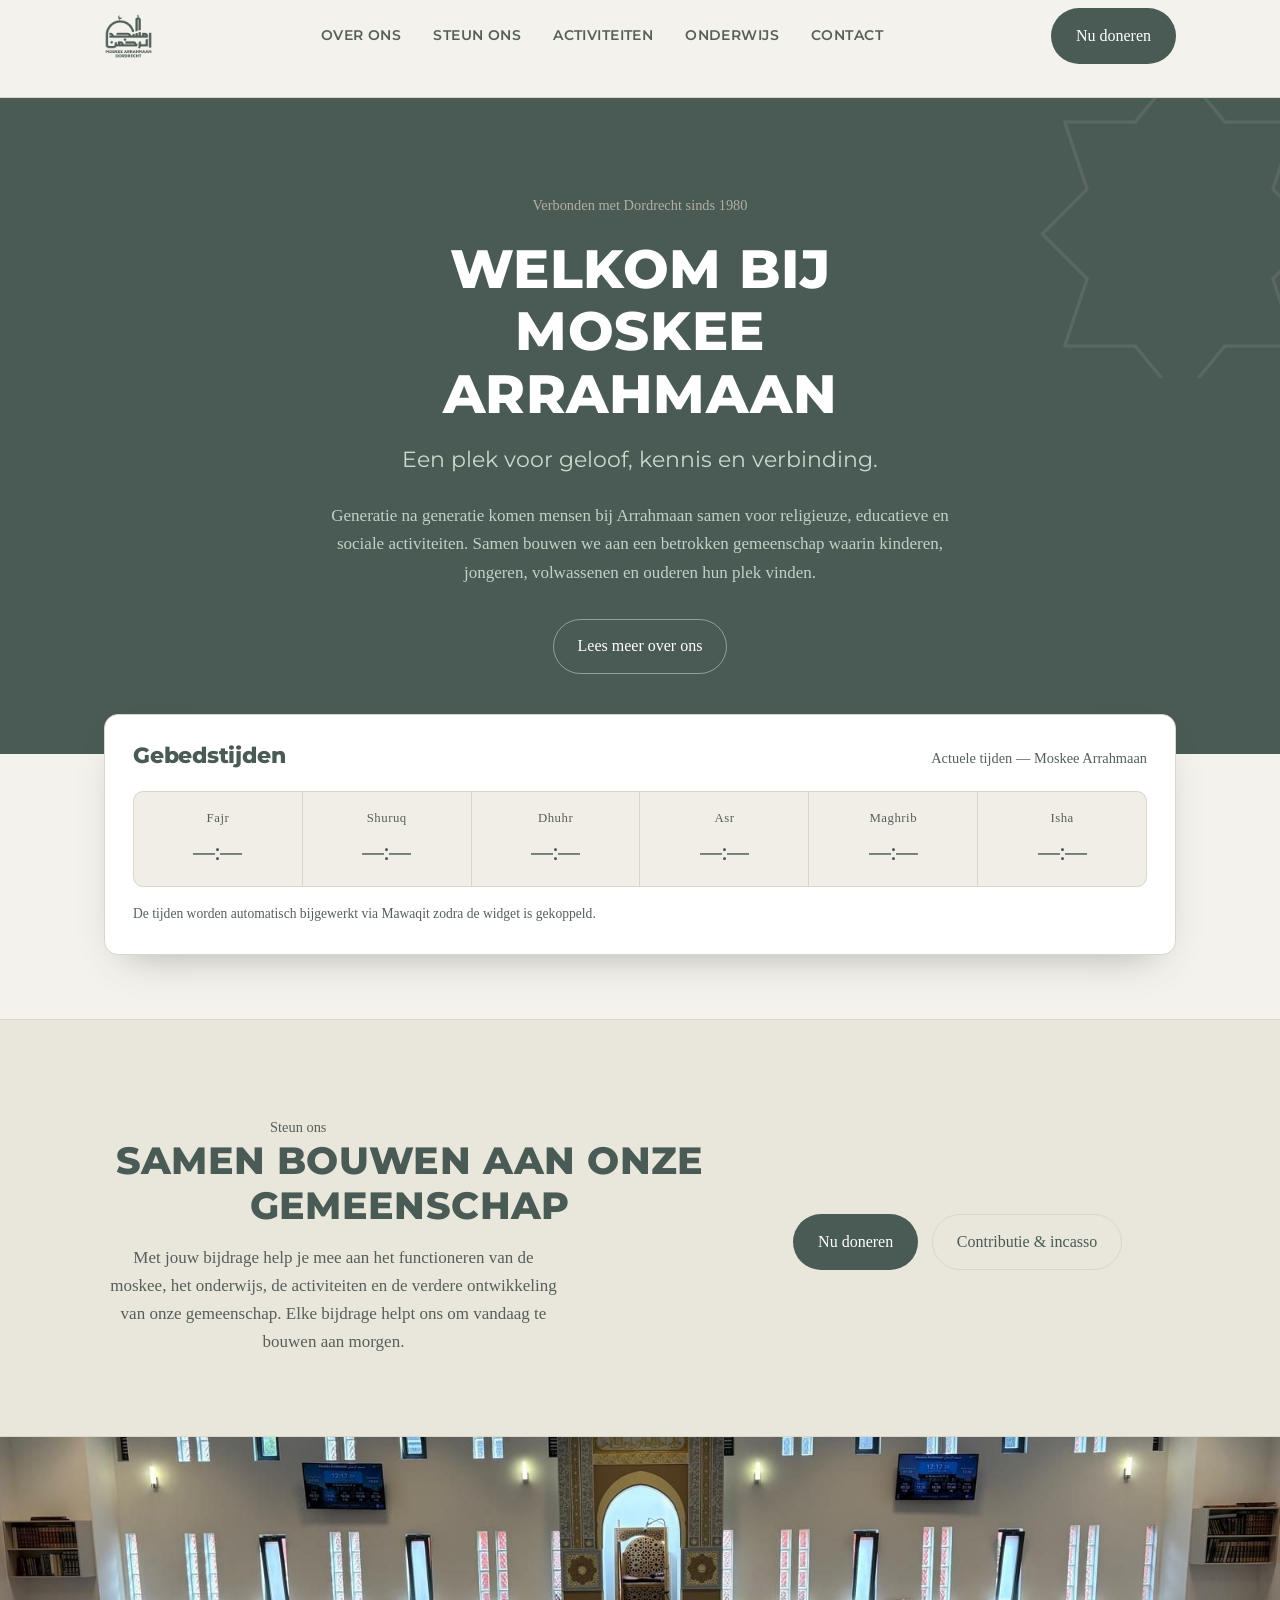
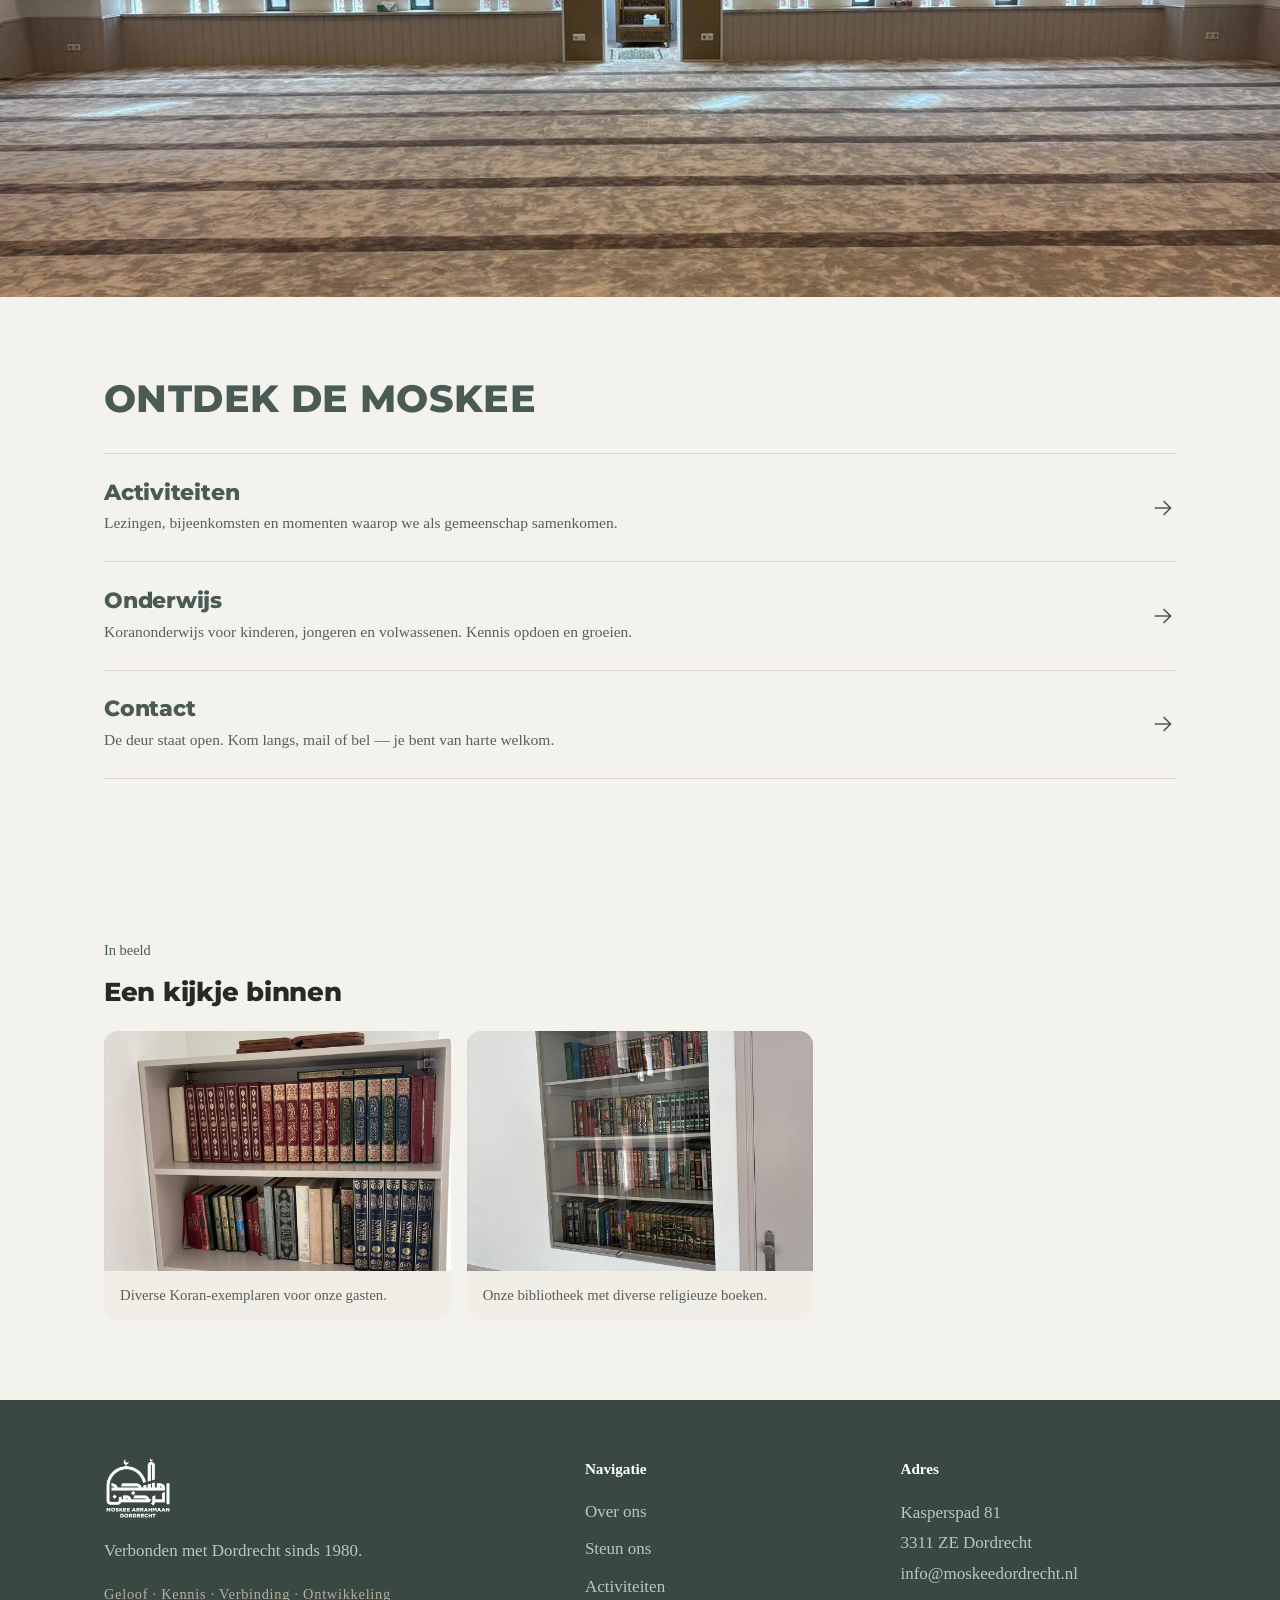
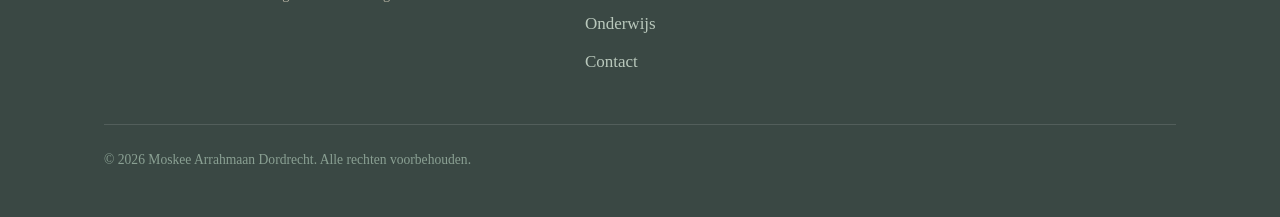
==== commit c601fff3: "Feedback klant verwerkt: teksten, centrering, foto's en jumuah-blur" ====
--- a/index.html
+++ b/index.html
@@ -12,7 +12,7 @@
   <link rel="icon" type="image/png" href="images/favicon.png">
   <meta name="theme-color" content="#4A5B56">
 </head>
-<body>
+<body class="centered">
   <a class="skip-link" href="#main">Naar hoofdinhoud</a>
 
   <!-- HEADER -->
@@ -61,12 +61,11 @@
           <p class="hero__lead">Een plek voor geloof, kennis en verbinding.</p>
           <p class="body">
             Generatie na generatie komen mensen bij Arrahmaan samen voor religieuze,
-            educatieve en sociale behoeften. Samen bouwen we aan een betrokken gemeenschap
+            educatieve en sociale activiteiten. Samen bouwen we aan een betrokken gemeenschap
             waarin kinderen, jongeren, volwassenen en ouderen hun plek vinden.
           </p>
           <div class="hero__actions">
             <a href="over-ons.html" class="btn btn--on-dark">Lees meer over ons</a>
-            <a href="steun-ons.html" class="btn btn--primary">Steun de moskee</a>
           </div>
         </div>
       </div>
@@ -95,35 +94,6 @@
       </div>
     </section>
 
-    <!-- OVER ONS TEASER -->
-    <section class="about section-pad">
-      <div class="wrap lede">
-        <p class="kicker">Over ons</p>
-        <h2>Een gemeenschap van geloof, kennis en verbinding</h2>
-        <p>
-          Wat begon als een gemeenschap van pioniers is uitgegroeid tot een actieve en
-          betrokken moskee waar generaties samenkomen. Gevestigd aan het Kasperspad 81,
-          in de 19e-eeuwse Schil van Dordrecht, zijn we al jarenlang onderdeel van de stad.
-        </p>
-        <p>
-          We bieden ruimte voor gebed en islamitisch onderwijs, maar ook voor ontmoeting,
-          activiteiten en het samenbrengen van mensen. We investeren in de generaties die na ons komen.
-        </p>
-        <a href="over-ons.html" class="btn btn--ghost">Lees ons hele verhaal</a>
-      </div>
-    </section>
-
-    <!-- COMMUNITY BEELDBAND -->
-    <section class="band" aria-hidden="true">
-      <img src="images/moskee-benedenverdieping.jpg" alt="De gebedszaal van Moskee Arrahmaan" loading="lazy">
-      <div class="band__overlay">
-        <div class="wrap">
-          <p class="quote">Samen komen. Samen bouwen aan onze gemeenschap.</p>
-          <span class="src">Moskee Arrahmaan · Dordrecht</span>
-        </div>
-      </div>
-    </section>
-
     <!-- STEUN ONS -->
     <section class="support section-pad">
       <div class="wrap support__grid">
@@ -141,6 +111,11 @@
           <a href="steun-ons.html" class="btn btn--ghost">Contributie &amp; incasso</a>
         </div>
       </div>
+    </section>
+
+    <!-- COMMUNITY BEELDBAND -->
+    <section class="band" aria-hidden="true">
+      <img src="images/moskee-benedenverdieping.jpg" alt="De gebedszaal van Moskee Arrahmaan" loading="lazy">
     </section>
 
     <!-- ONTDEK -->
@@ -180,16 +155,12 @@
         <h2>Een kijkje binnen</h2>
         <div class="gallery" style="margin-top:1.5rem;">
           <figure>
-            <img src="images/moskee-boeken-1.jpg" alt="Boekenkast met Koran-exemplaren in de moskee" loading="lazy">
-            <figcaption>Onze bibliotheek met Koran-exemplaren.</figcaption>
-          </figure>
-          <figure>
             <img src="images/moskee-boeken-2.jpg" alt="Boekenkast met vertalingen van de Koran" loading="lazy">
-            <figcaption>Naslagwerken voor onderwijs en verdieping.</figcaption>
+            <figcaption>Diverse Koran-exemplaren voor onze gasten.</figcaption>
           </figure>
           <figure>
             <img src="images/moskee-boeken-4.jpg" alt="Boekenkast met studieboeken voor het Koranonderwijs" loading="lazy">
-            <figcaption>Studiemateriaal voor onze leerlingen.</figcaption>
+            <figcaption>Onze bibliotheek met diverse religieuze boeken.</figcaption>
           </figure>
         </div>
       </div>
--- a/css/style.css
+++ b/css/style.css
@@ -91,6 +91,7 @@
 .btn--ghost:hover { border-color: var(--brand-green); }
 .btn--on-dark { background: transparent; color: #fff; border-color: rgba(255,255,255,.4); }
 .btn--on-dark:hover { border-color: #fff; }
+.btn--lg { padding: 1rem 2rem; font-size: 1.1rem; font-weight: 600; }
 
 /* ---------- Header ---------- */
 .site-header {
@@ -417,6 +418,25 @@
   font-size: .85rem; color: #8AA093;
 }
 
+/* ---------- Centered tekst (body.centered) ---------- */
+body.centered .prose,
+body.centered .page-hero__inner,
+body.centered .hero__inner,
+body.centered .support__grid > div,
+body.centered .contact-methods,
+body.centered .contact-method {
+  text-align: center;
+}
+body.centered .prose,
+body.centered .page-hero__inner,
+body.centered .hero__inner {
+  margin-inline: auto;
+}
+body.centered .hero__actions,
+body.centered .support__actions {
+  justify-content: center;
+}
+
 /* ---------- Responsive ---------- */
 @media (min-width: 640px) {
   .gallery { grid-template-columns: repeat(2, 1fr); }
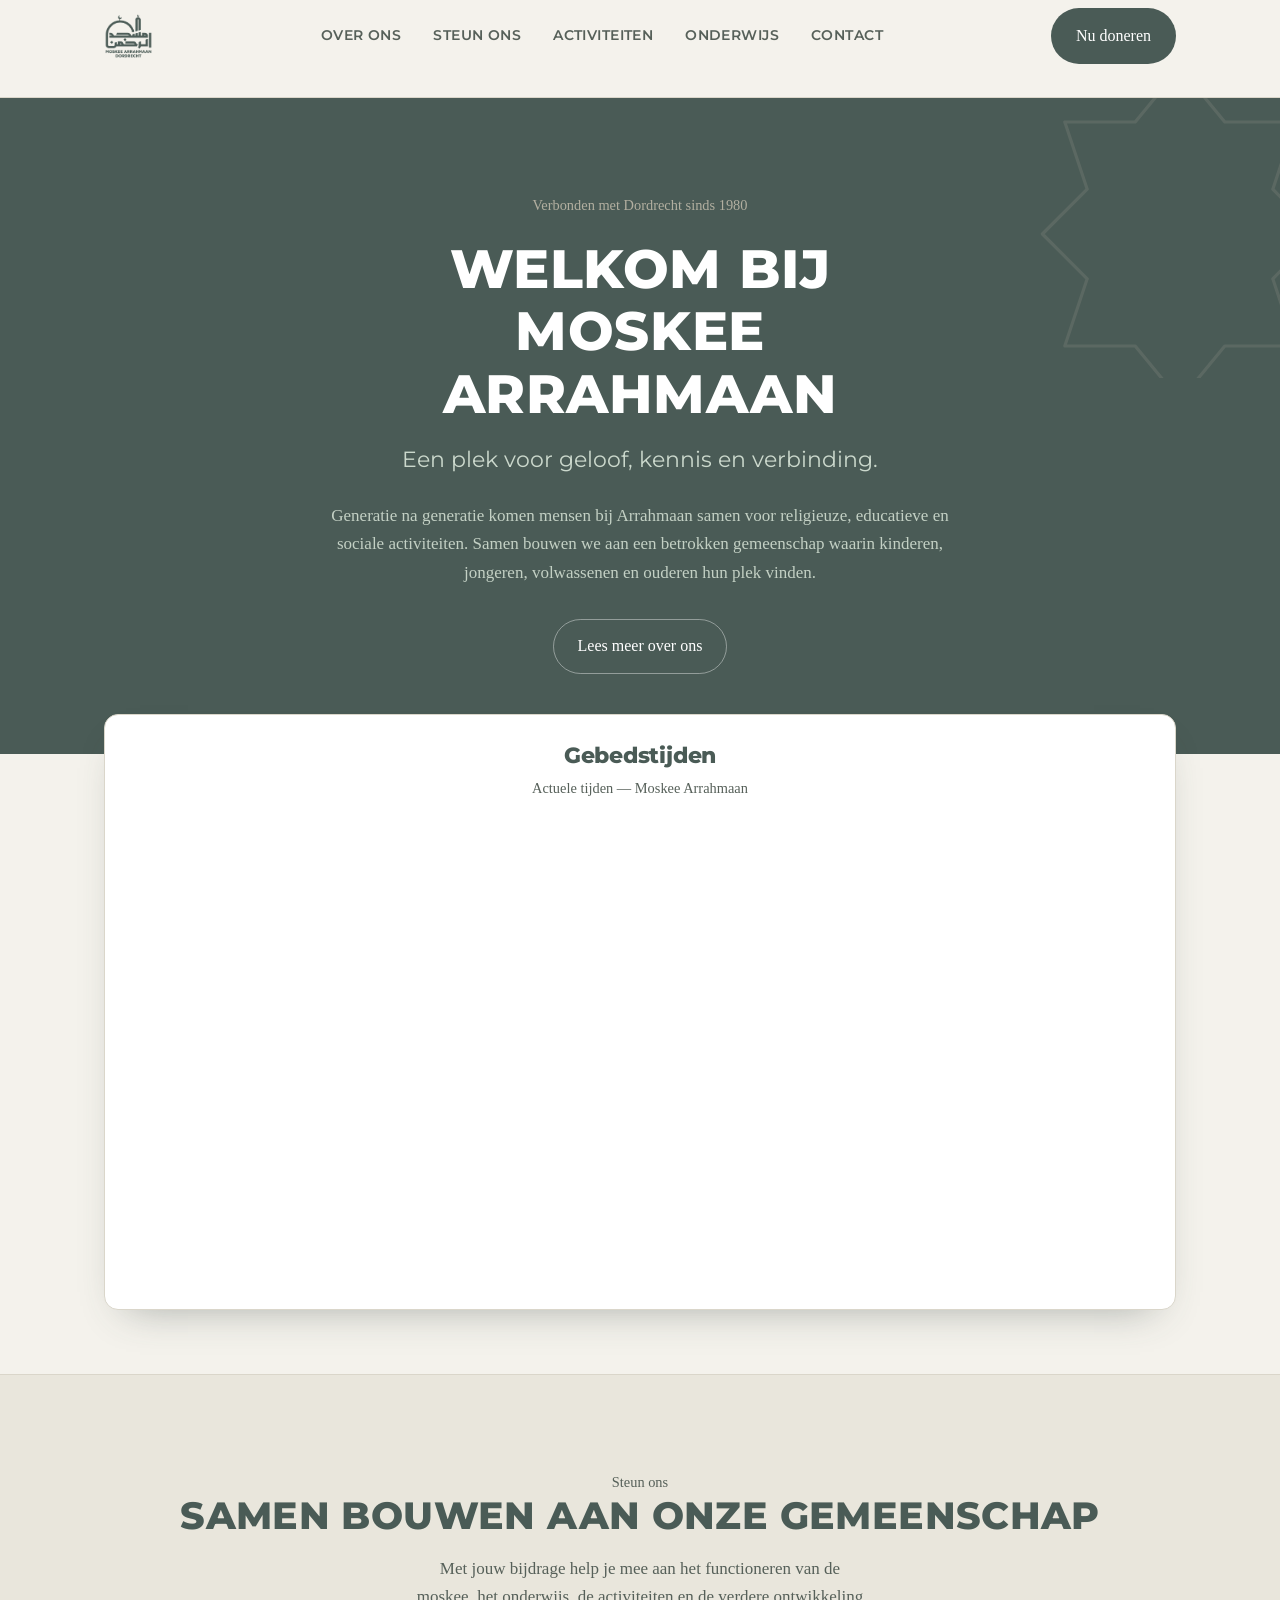
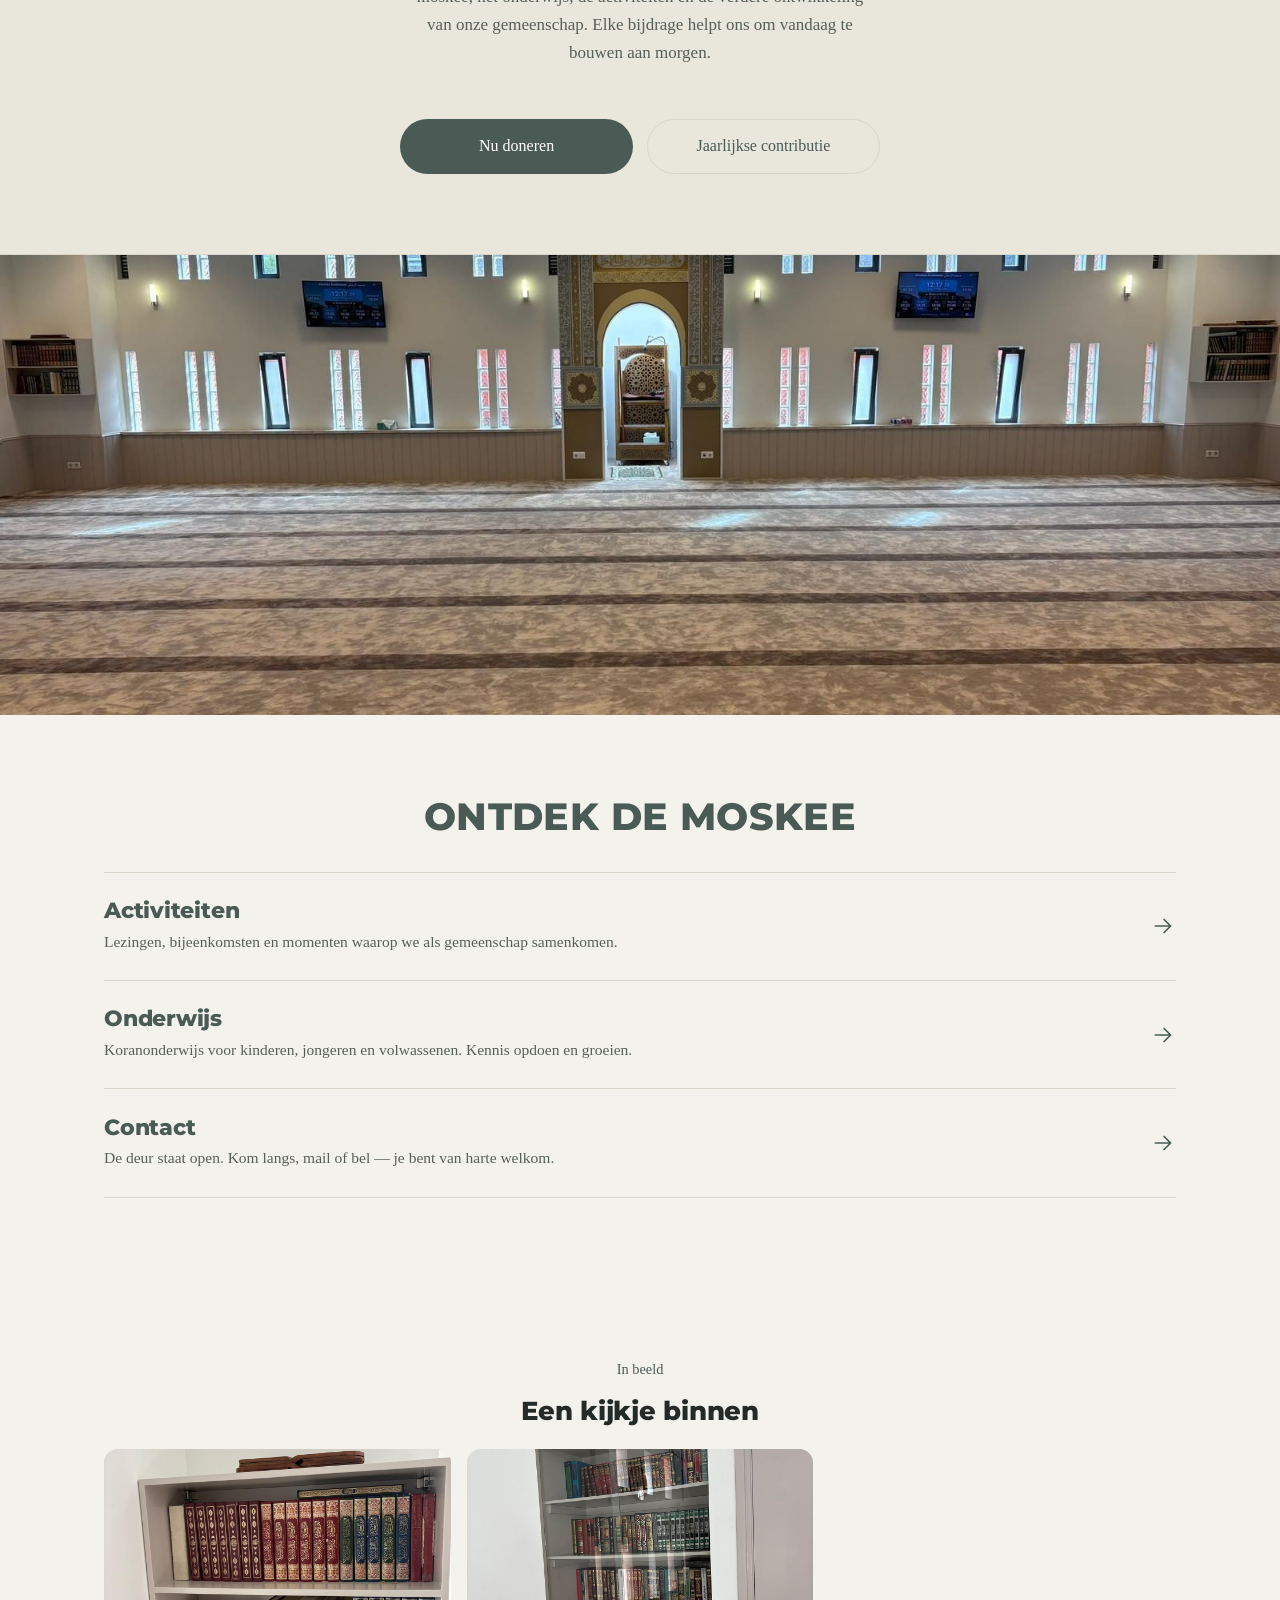
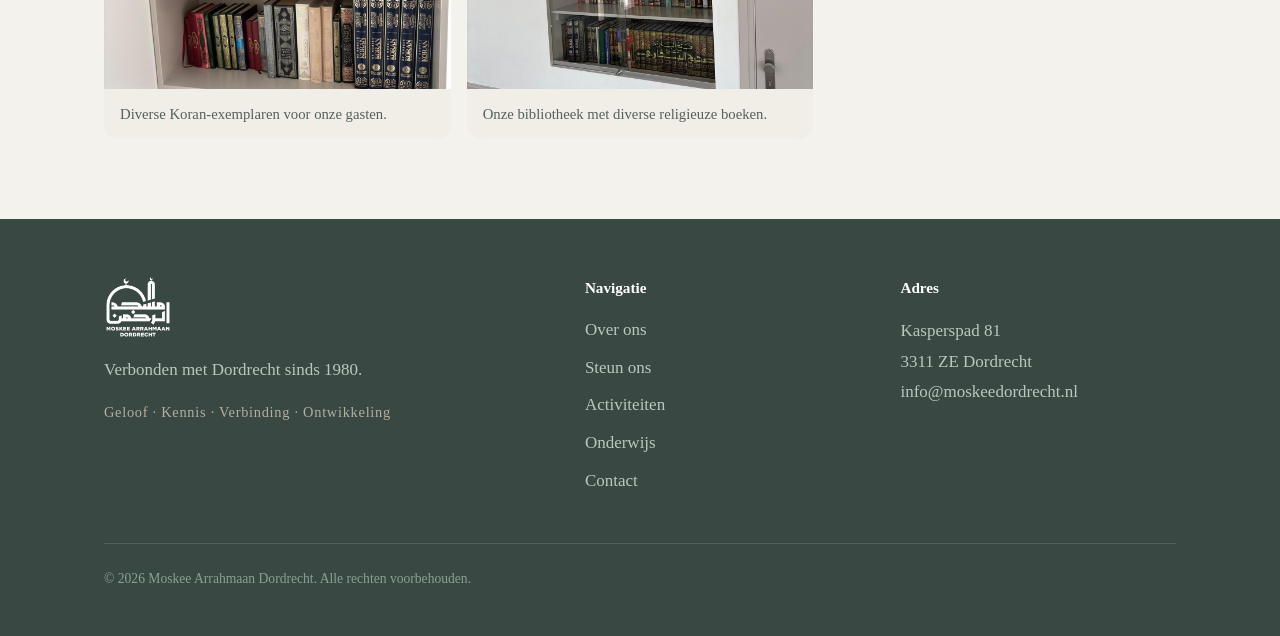
==== commit bda4ff74: "Gebedstijden, betaallinks, SEPA-formulier, centrering en fotobijwerkingen Co-Authored-By: Claude Opu" ====
--- a/index.html
+++ b/index.html
@@ -78,19 +78,10 @@
           <h2 id="prayer-title">Gebedstijden</h2>
           <span class="prayer__date">Actuele tijden — Moskee Arrahmaan</span>
         </div>
-        <!-- LET OP: vervang dit blok door de Mawaqit-widget:
-             <div class="prayer__embed">
-               <iframe src="https://mawaqit.net/nl/w/JOUW-MOSKEE-ID" style="border:0;width:100%;height:420px" title="Gebedstijden Mawaqit" loading="lazy"></iframe>
-             </div> -->
-        <div class="prayer__times" role="list">
-          <div class="slot" role="listitem"><span>Fajr</span><strong>—:—</strong></div>
-          <div class="slot" role="listitem"><span>Shuruq</span><strong>—:—</strong></div>
-          <div class="slot" role="listitem"><span>Dhuhr</span><strong>—:—</strong></div>
-          <div class="slot" role="listitem"><span>Asr</span><strong>—:—</strong></div>
-          <div class="slot" role="listitem"><span>Maghrib</span><strong>—:—</strong></div>
-          <div class="slot" role="listitem"><span>Isha</span><strong>—:—</strong></div>
+        <div class="prayer__embed-wrap">
+          <iframe class="mawaqit-desktop" src="https://mawaqit.net/en/w/arrahmaan-dordrecht?showOnly5PrayerTimes=0" frameborder="0" scrolling="no" title="Gebedstijden Moskee Arrahmaan" loading="lazy"></iframe>
+          <iframe class="mawaqit-mobile" src="https://mawaqit.net/en/m/arrahmaan-dordrecht?showNotification=0&showSearchButton=0&showFooter=0&showFlashMessage=0&view=mobile" frameborder="0" scrolling="no" title="Gebedstijden Moskee Arrahmaan (mobiel)" loading="lazy"></iframe>
         </div>
-        <p class="prayer__note">De tijden worden automatisch bijgewerkt via Mawaqit zodra de widget is gekoppeld.</p>
       </div>
     </section>
 
@@ -107,8 +98,8 @@
           </p>
         </div>
         <div class="support__actions">
-          <a href="steun-ons.html" class="btn btn--primary">Nu doneren</a>
-          <a href="steun-ons.html" class="btn btn--ghost">Contributie &amp; incasso</a>
+          <a href="https://betaalverzoek.rabobank.nl/betaalverzoek/?id=8hzgWOmmRCmpJIv93g3fmw" class="btn btn--primary" target="_blank" rel="noopener">Nu doneren</a>
+          <a href="steun-ons.html" class="btn btn--ghost">Jaarlijkse contributie</a>
         </div>
       </div>
     </section>
--- a/css/style.css
+++ b/css/style.css
@@ -276,24 +276,10 @@
 }
 .prayer__head h2 { font-size: 1.4rem; color: var(--brand-green); }
 .prayer__date { font-size: .9rem; color: var(--ink-soft); }
-.prayer__embed {
-  border: 1px dashed var(--line); border-radius: 10px; overflow: hidden; min-height: 160px;
-  display: grid; place-items: center; text-align: center; color: var(--ink-soft);
-  font-size: .95rem; padding: 1rem;
-}
-.prayer__times {
-  display: grid; grid-template-columns: repeat(2, 1fr); gap: 1px;
-  background: var(--line); border: 1px solid var(--line); border-radius: 10px; overflow: hidden;
-}
-.prayer__times .slot { background: var(--sand-050); padding: 1rem; text-align: center; }
-.prayer__times .slot span {
-  display: block; font-size: .8rem; color: var(--ink-soft);
-  letter-spacing: .04em; margin-bottom: .35rem;
-}
-.prayer__times .slot strong {
-  font-family: var(--font-head); font-size: 1.35rem; font-weight: 500; color: var(--brand-green);
-}
-.prayer__note { margin: 1rem 0 0; font-size: .85rem; color: var(--ink-soft); }
+.prayer__embed-wrap { border-radius: 10px; overflow: hidden; }
+.prayer__embed-wrap iframe { border: 0; max-width: 100%; vertical-align: top; }
+.mawaqit-mobile { width: 100%; min-height: 480px; }
+.mawaqit-desktop { display: none; }
 
 /* ---------- Section helpers ---------- */
 section { scroll-margin-top: 90px; }
@@ -308,6 +294,7 @@
 .prose p { color: var(--ink-soft); margin: 0 0 1.1rem; }
 .prose p.intro { color: var(--ink); font-size: 1.15rem; }
 .prose .btn { margin-top: 1rem; }
+.prose--spaced { margin-top: 3.5rem; }
 
 /* ---------- Over ons teaser (home) ---------- */
 .about h2 { font-size: clamp(1.8rem, 4vw, 2.4rem); color: var(--brand-green); margin-bottom: 1rem; text-transform: uppercase; letter-spacing: 0.01em; }
@@ -334,7 +321,8 @@
 .support__grid { display: grid; gap: 1.5rem; }
 .support h2 { font-size: clamp(1.8rem, 4vw, 2.4rem); color: var(--brand-green); text-transform: uppercase; letter-spacing: 0.01em; }
 .support p { color: var(--ink-soft); max-width: 54ch; margin: 1rem 0 0; }
-.support__actions { display: flex; flex-wrap: wrap; gap: .85rem; margin-top: 1.75rem; }
+.support__actions { display: flex; flex-wrap: wrap; gap: .85rem; margin-top: 1.75rem; min-width: 0; }
+.support__actions .btn { flex: 1 1 12rem; justify-content: center; text-align: center; }
 
 /* ---------- Discover list (home) ---------- */
 .discover h2 { font-size: clamp(1.8rem, 4vw, 2.4rem); color: var(--brand-green); margin-bottom: 2rem; text-transform: uppercase; letter-spacing: 0.01em; }
@@ -376,7 +364,61 @@
 .tier ul { list-style: none; margin: 0 0 1.5rem; padding: 0; display: grid; gap: .6rem; }
 .tier li { color: var(--ink-soft); padding-left: 1.4rem; position: relative; }
 .tier li::before { content: ""; position: absolute; left: 0; top: .65em; width: .5rem; height: .5rem; border-radius: 50%; background: var(--brand-taupe); }
-.tier .btn { width: 100%; justify-content: center; }
+.tier .btn { width: 100%; justify-content: center; text-align: center; }
+.tier__note {
+  margin-top: 1.25rem; padding-top: 1.25rem; border-top: 1px solid var(--line);
+  font-size: .9rem; color: var(--ink-soft);
+}
+.tier__note p { margin: 0 0 .75rem; }
+.tier__note a { color: var(--brand-green); font-weight: 600; text-decoration: underline; text-underline-offset: 3px; }
+/* ---------- SEPA-machtiging (steun) ---------- */
+#sepa-formulier { scroll-margin-top: 90px; border-top: 1px solid var(--line); }
+#sepa-formulier h2 { font-size: clamp(1.6rem, 3.5vw, 2.1rem); color: var(--brand-green); margin-bottom: 1rem; }
+.sepa-incassant,
+.sepa-intro { max-width: 640px; margin: 0 auto 1rem; color: var(--ink-soft); font-size: .95rem; }
+.sepa-incassant { color: var(--ink); }
+.sepa-form,
+.sepa-success { max-width: 640px; margin: 2rem auto 0; text-align: left; }
+.sepa-form {
+  background: var(--white); border: 1px solid var(--line); border-radius: var(--radius);
+  padding: 1.75rem;
+}
+.sepa-form h3 { font-size: 1.15rem; color: var(--brand-green); margin: 0 0 1rem; }
+.sepa-form h3:not(:first-child) { margin-top: 2rem; }
+.sepa-grid { display: grid; grid-template-columns: 1fr; gap: 1rem; }
+.sepa-form label { display: block; font-size: .85rem; font-weight: 500; color: var(--ink-soft); }
+.sepa-form input[type="text"],
+.sepa-form input[type="email"],
+.sepa-form input[type="tel"] {
+  display: block; width: 100%; margin-top: .35rem; padding: .7rem .85rem;
+  font: inherit; font-size: 1rem; color: var(--ink);
+  background: var(--white); border: 1px solid var(--line); border-radius: 10px;
+  transition: border-color .2s ease, box-shadow .2s ease;
+}
+.sepa-form input:focus {
+  outline: none; border-color: var(--brand-green);
+  box-shadow: 0 0 0 3px rgba(74, 91, 86, .2);
+}
+.sepa-bedrag { margin: 1.75rem 0 1rem; padding: .9rem 1rem; background: var(--sand-050); border-radius: 10px; color: var(--ink); }
+.sepa-bedrag strong { color: var(--brand-green); }
+.sepa-form .sepa-check {
+  display: flex; align-items: flex-start; gap: .75rem;
+  font-size: .92rem; font-weight: 400; color: var(--ink); line-height: 1.5;
+}
+.sepa-check input { flex: none; width: 1.15rem; height: 1.15rem; margin-top: .2rem; accent-color: var(--brand-green); }
+.sepa-submit { width: 100%; justify-content: center; margin-top: 1.75rem; }
+.sepa-submit:disabled { opacity: .65; cursor: wait; }
+.sepa-error {
+  margin: 1rem 0 0; padding: .8rem 1rem; border-radius: 10px;
+  background: #FBEAEA; border: 1px solid #E8B4B4; color: #8A2C2C; font-size: .92rem;
+}
+.sepa-success {
+  background: var(--sand); border: 1px solid var(--line); border-radius: var(--radius);
+  padding: 1.75rem; text-align: center;
+}
+.sepa-success h3 { font-size: 1.25rem; color: var(--brand-green); margin-bottom: .75rem; }
+.sepa-success p { margin: 0; color: var(--ink-soft); }
+[hidden] { display: none !important; }
 
 /* ---------- Onderwijs lijst ---------- */
 .courses { display: grid; gap: 1.25rem; margin-top: 2rem; }
@@ -422,16 +464,34 @@
 body.centered .prose,
 body.centered .page-hero__inner,
 body.centered .hero__inner,
-body.centered .support__grid > div,
+body.centered .support,
+body.centered .prayer__head,
+body.centered .discover h2,
+body.centered .section-pad > .wrap > h2,
+body.centered .section-pad > .wrap > .kicker,
+body.centered .section-pad > .wrap > p,
+body.centered .whatsapp-cta,
 body.centered .contact-methods,
 body.centered .contact-method {
   text-align: center;
 }
+/* Tekstkolommen met max-width in het midden zetten */
 body.centered .prose,
 body.centered .page-hero__inner,
-body.centered .hero__inner {
+body.centered .hero__inner,
+body.centered .page-hero p,
+body.centered .support p,
+body.centered .whatsapp-cta p {
   margin-inline: auto;
 }
+/* Gebedstijden: titel en subtitel onder elkaar, gecentreerd */
+body.centered .prayer__head { flex-direction: column; align-items: center; }
+/* Steun-band: tekst en knoppen gestapeld en gecentreerd, ook op desktop */
+body.centered .support__grid { grid-template-columns: 1fr; justify-items: center; }
+body.centered .support__actions { width: 100%; max-width: 30rem; }
+/* WhatsApp/vragen-blok: tekst boven, knop eronder */
+body.centered .whatsapp-cta { grid-template-columns: 1fr; justify-items: center; }
+body.centered .whatsapp-cta p { margin-top: .6rem; }
 body.centered .hero__actions,
 body.centered .support__actions {
   justify-content: center;
@@ -442,9 +502,12 @@
   .gallery { grid-template-columns: repeat(2, 1fr); }
   .tiers { grid-template-columns: repeat(2, 1fr); }
   .whatsapp-cta { grid-template-columns: 1.5fr auto; align-items: center; }
+  .sepa-grid { grid-template-columns: 1fr 1fr; }
+  .sepa-full { grid-column: 1 / -1; }
 }
 @media (min-width: 720px) {
-  .prayer__times { grid-template-columns: repeat(3, 1fr); }
+  .mawaqit-desktop { display: block; width: 100%; min-height: 460px; }
+  .mawaqit-mobile { display: none; }
   .support__grid { grid-template-columns: 1.4fr 1fr; align-items: center; }
   .footer-grid { grid-template-columns: 1.6fr 1fr 1fr; }
   .contact-grid { grid-template-columns: 1fr 1fr; align-items: start; }
@@ -456,9 +519,9 @@
   .section-pad { padding: 5rem 0; }
   .hero__inner { padding: 6rem 0 5rem; }
   .page-hero__inner { padding: 4.5rem 0; }
-  .prayer__times { grid-template-columns: repeat(6, 1fr); }
   .gallery { grid-template-columns: repeat(3, 1fr); }
   .courses { grid-template-columns: repeat(2, 1fr); }
+  .tiers { grid-template-columns: repeat(3, 1fr); }
 }
 @media (prefers-reduced-motion: reduce) {
   * { scroll-behavior: auto; transition: none !important; animation: none !important; }
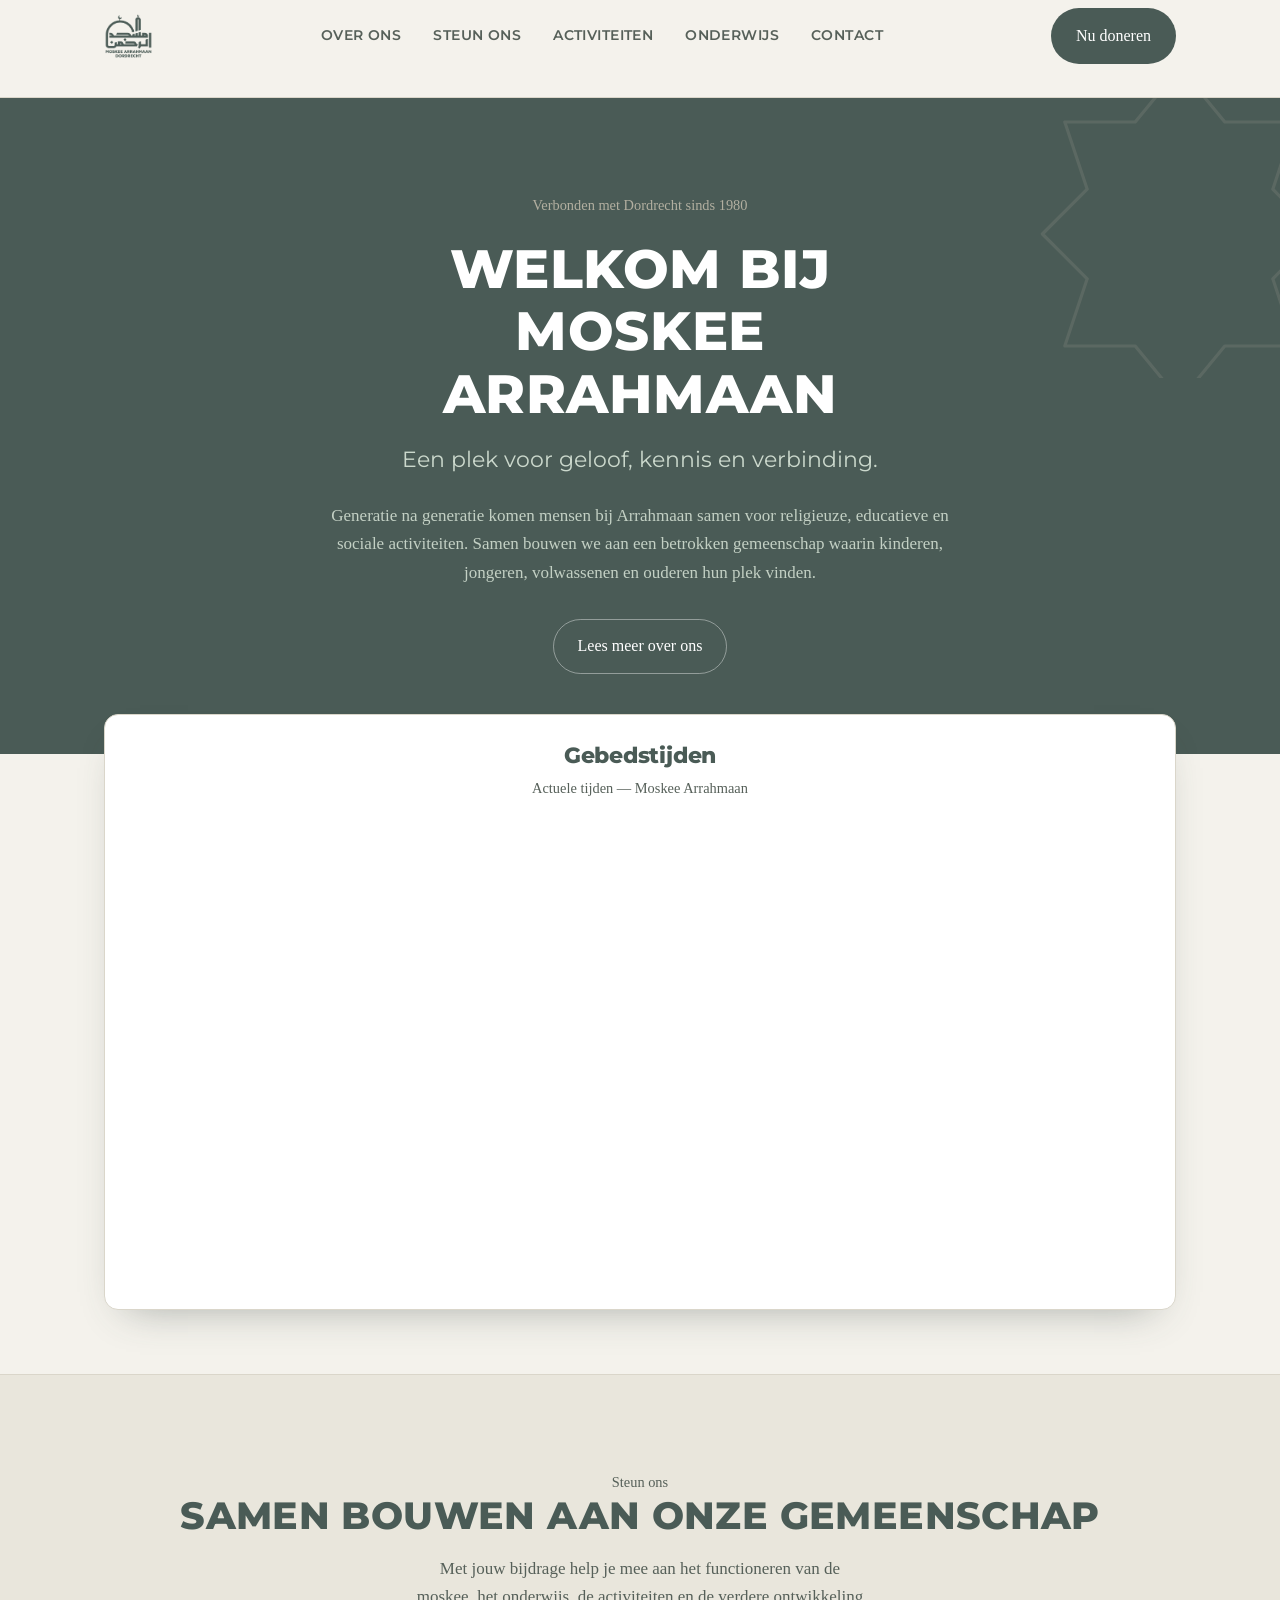
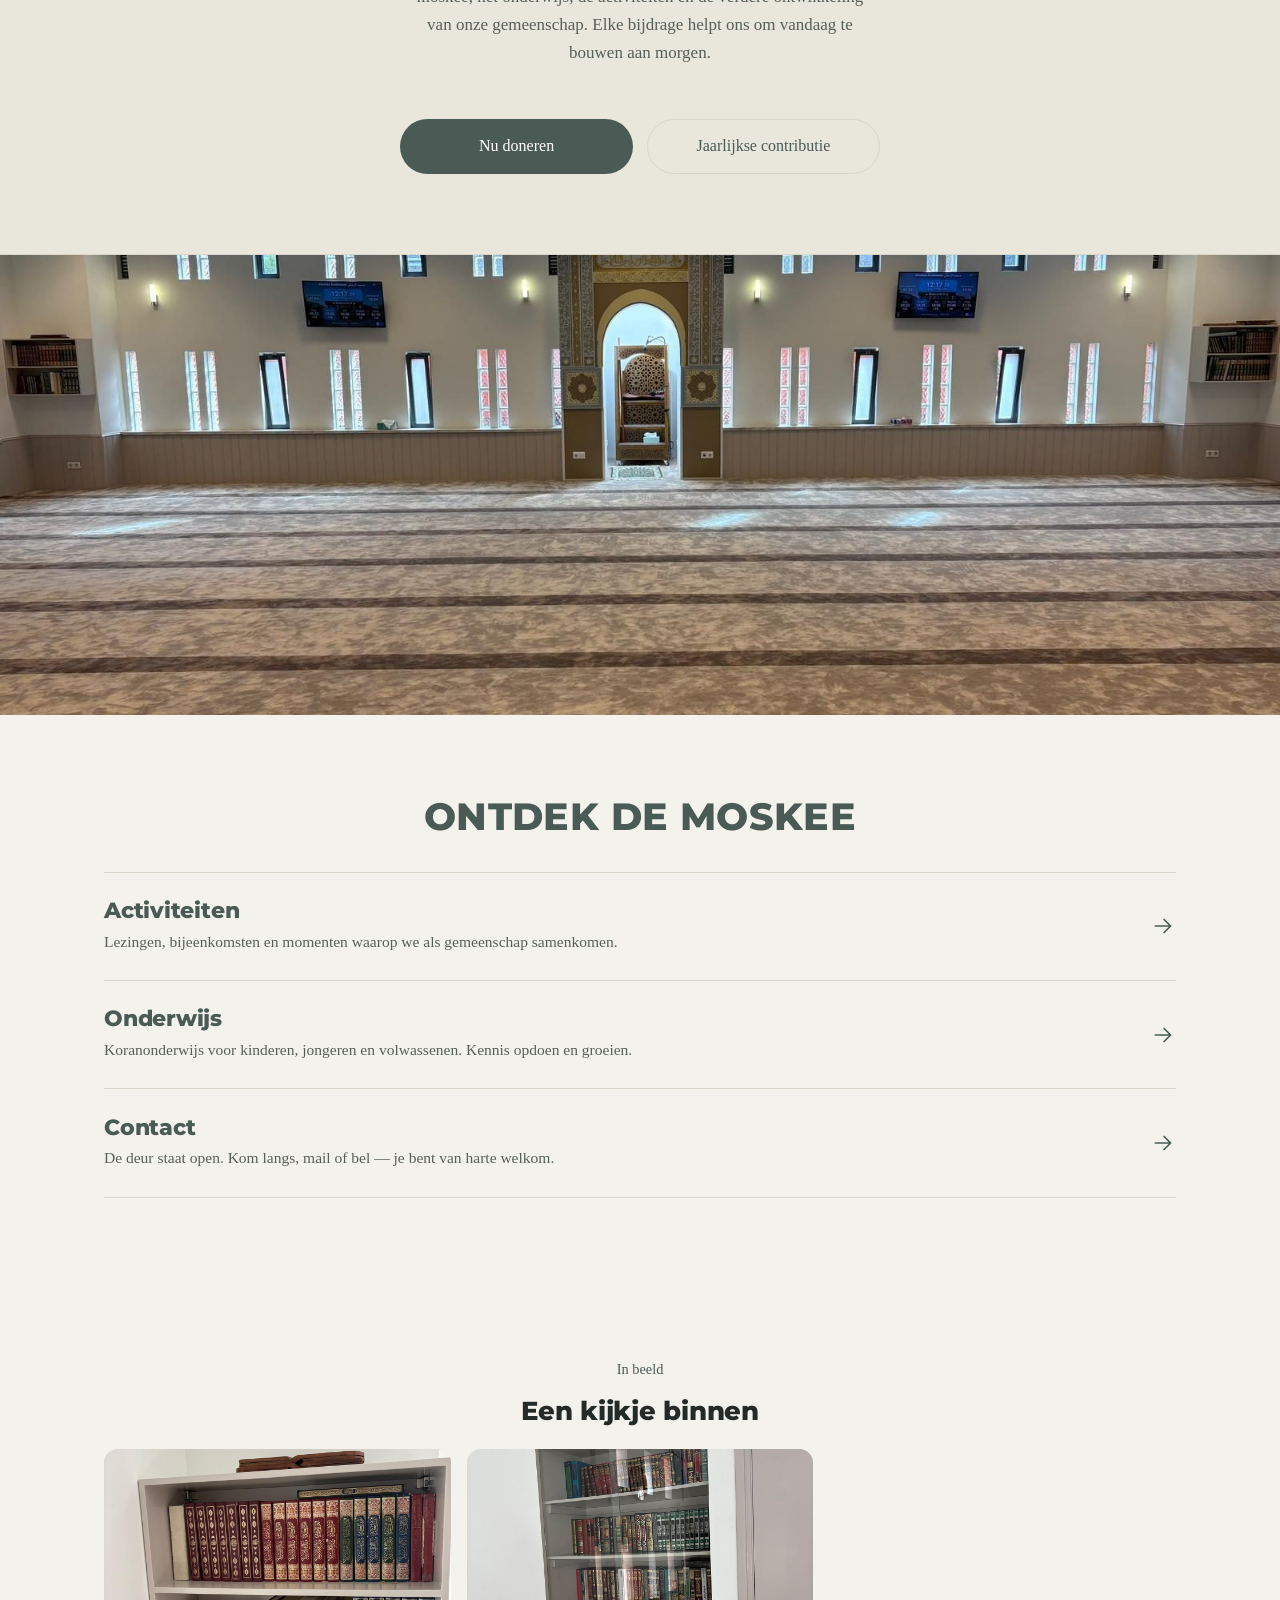
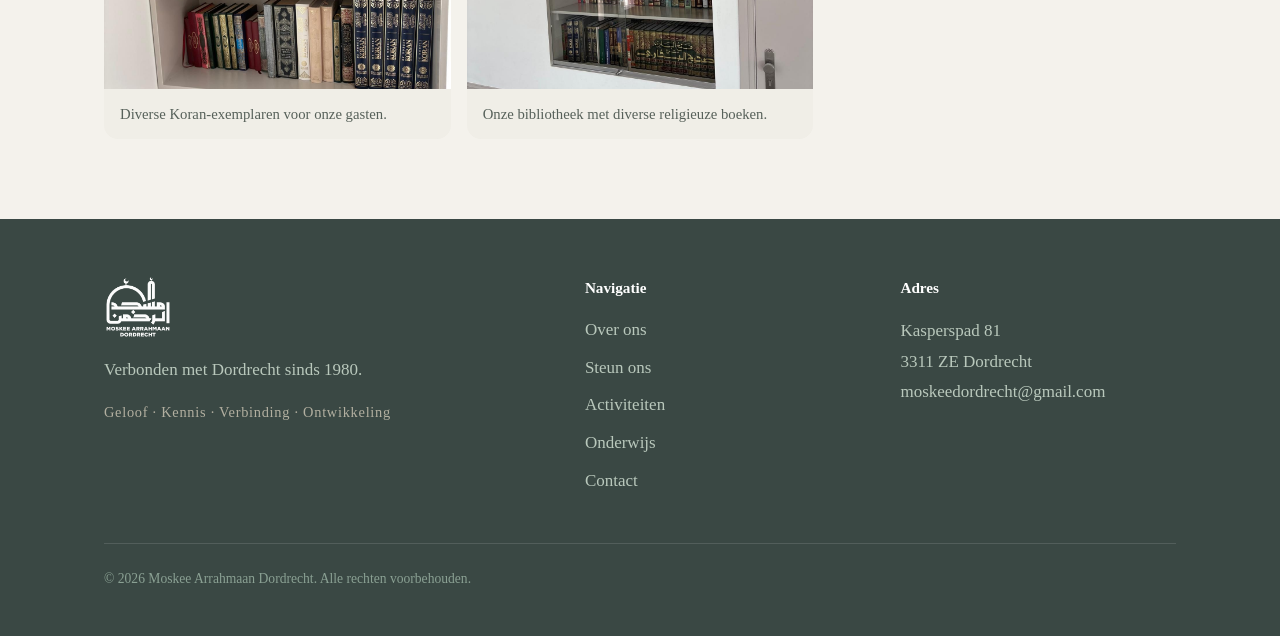
==== commit 59c9be13: "Betaallinks per knop goedgezet + WhatsApp-community link" ====
--- a/index.html
+++ b/index.html
@@ -98,7 +98,7 @@
           </p>
         </div>
         <div class="support__actions">
-          <a href="https://betaalverzoek.rabobank.nl/betaalverzoek/?id=8hzgWOmmRCmpJIv93g3fmw" class="btn btn--primary" target="_blank" rel="noopener">Nu doneren</a>
+          <a href="https://betaalverzoek.rabobank.nl/betaalverzoek/?id=0yEHYKqYR52agdDA5NnYfQ" class="btn btn--primary" target="_blank" rel="noopener">Nu doneren</a>
           <a href="steun-ons.html" class="btn btn--ghost">Jaarlijkse contributie</a>
         </div>
       </div>
@@ -182,7 +182,7 @@
         <address>
           Kasperspad 81<br>
           3311 ZE Dordrecht<br>
-          <a href="mailto:info@moskeedordrecht.nl">info@moskeedordrecht.nl</a>
+          <a href="mailto:moskeedordrecht@gmail.com">moskeedordrecht@gmail.com</a>
         </address>
       </div>
     </div>
--- a/css/style.css
+++ b/css/style.css
@@ -296,6 +296,13 @@
 .prose .btn { margin-top: 1rem; }
 .prose--spaced { margin-top: 3.5rem; }
 
+/* ---------- Ingekaderde foto (onderwijs) ---------- */
+.feature-image figure { margin: 0 auto; max-width: 960px; }
+.feature-image img { width: 100%; height: auto; display: block; border-radius: var(--radius); box-shadow: var(--shadow); }
+.feature-image figcaption { margin-top: .9rem; text-align: center; color: var(--ink-soft); font-size: .95rem; }
+/* Geen dubbele sectie-padding tussen foto en de sectie eronder */
+.feature-image + .section-pad { padding-top: 0; }
+
 /* ---------- Over ons teaser (home) ---------- */
 .about h2 { font-size: clamp(1.8rem, 4vw, 2.4rem); color: var(--brand-green); margin-bottom: 1rem; text-transform: uppercase; letter-spacing: 0.01em; }
 .about p { color: var(--ink-soft); }
@@ -351,6 +358,9 @@
 }
 .whatsapp-cta h2 { color: #fff; font-size: 1.5rem; }
 .whatsapp-cta p { color: #C3D0C4; margin: 0; max-width: 52ch; }
+/* Knop op de groene achtergrond: licht, zodat hij zichtbaar is */
+.whatsapp-cta .btn--primary { background: var(--white); color: var(--brand-green); }
+.whatsapp-cta .btn--primary:hover { background: var(--sand); }
 
 /* ---------- Contributie blokken (steun) ---------- */
 .tiers { display: grid; gap: 1.25rem; margin-top: 2rem; }
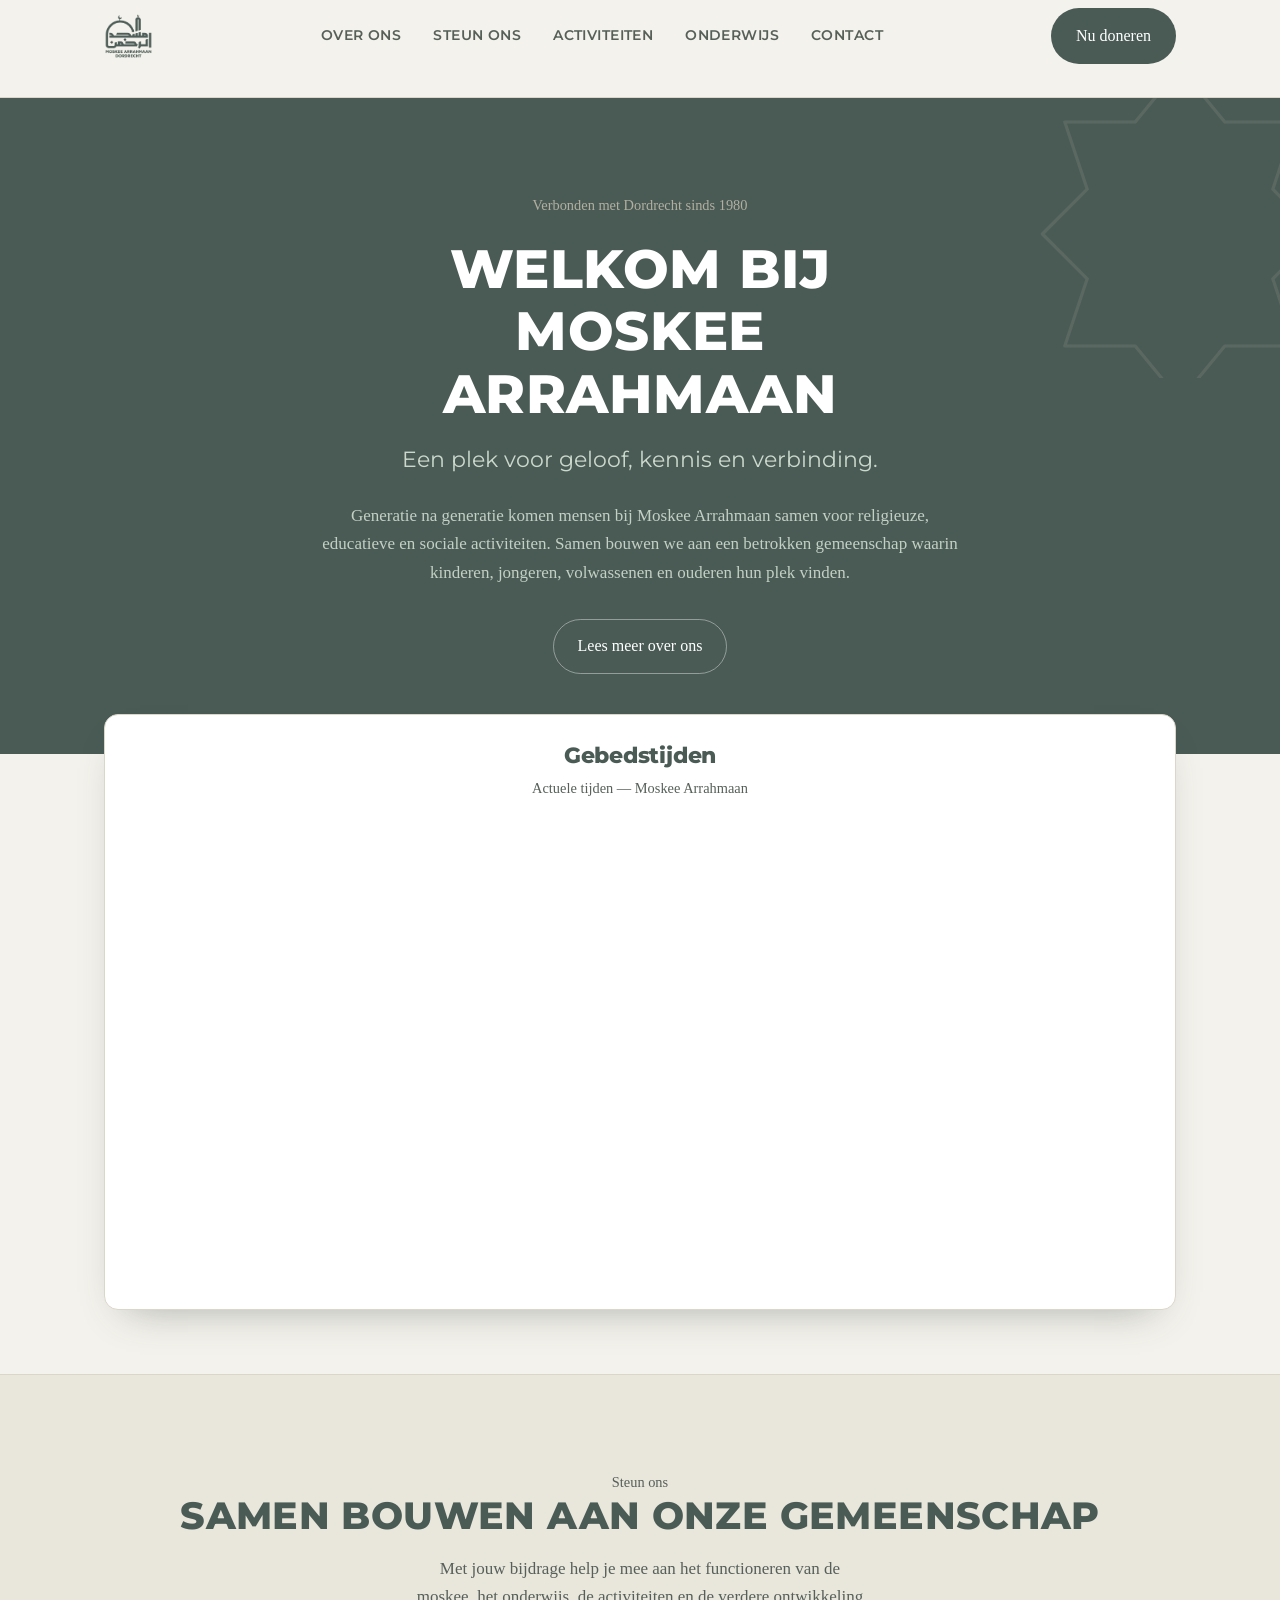
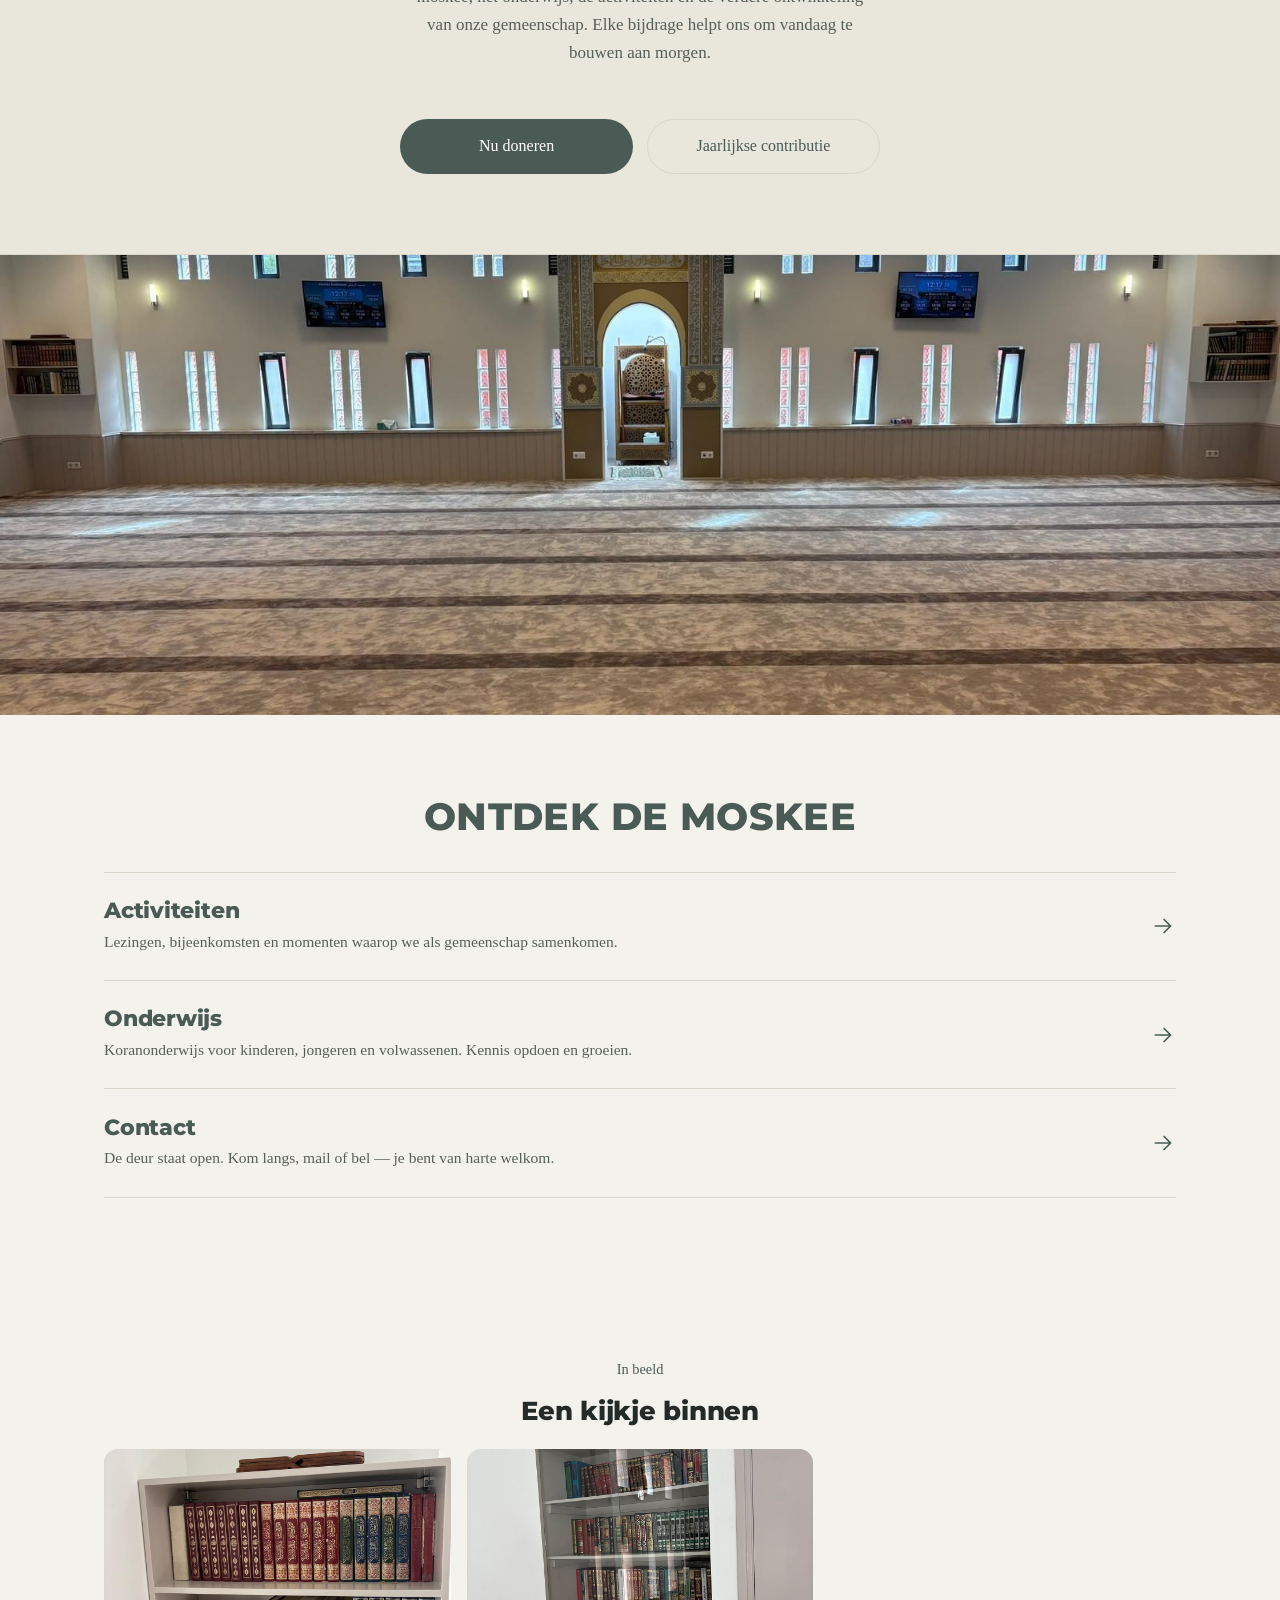
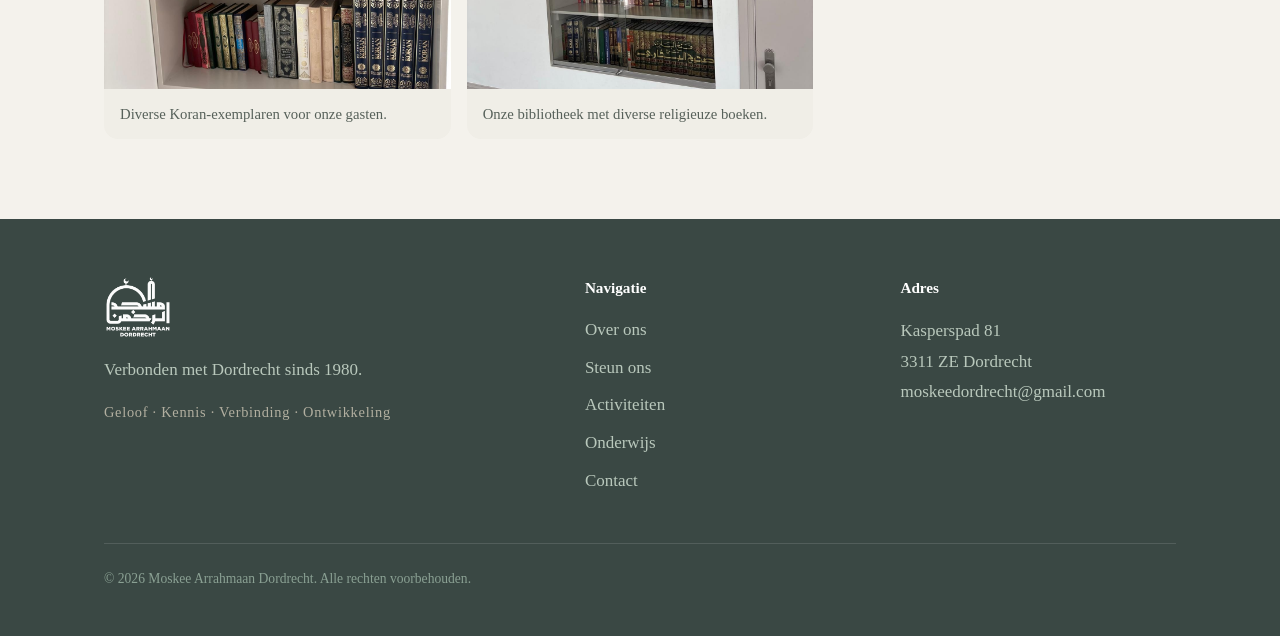
==== commit 92f0aaae: "Tekst: Moskee Arrahmaan in hero Co-Authored-By: Claude Opus 5.5 <noreply@anthropic.com>" ====
--- a/index.html
+++ b/index.html
@@ -60,7 +60,7 @@
           <h1>Welkom bij Moskee Arrahmaan</h1>
           <p class="hero__lead">Een plek voor geloof, kennis en verbinding.</p>
           <p class="body">
-            Generatie na generatie komen mensen bij Arrahmaan samen voor religieuze,
+            Generatie na generatie komen mensen bij Moskee Arrahmaan samen voor religieuze,
             educatieve en sociale activiteiten. Samen bouwen we aan een betrokken gemeenschap
             waarin kinderen, jongeren, volwassenen en ouderen hun plek vinden.
           </p>
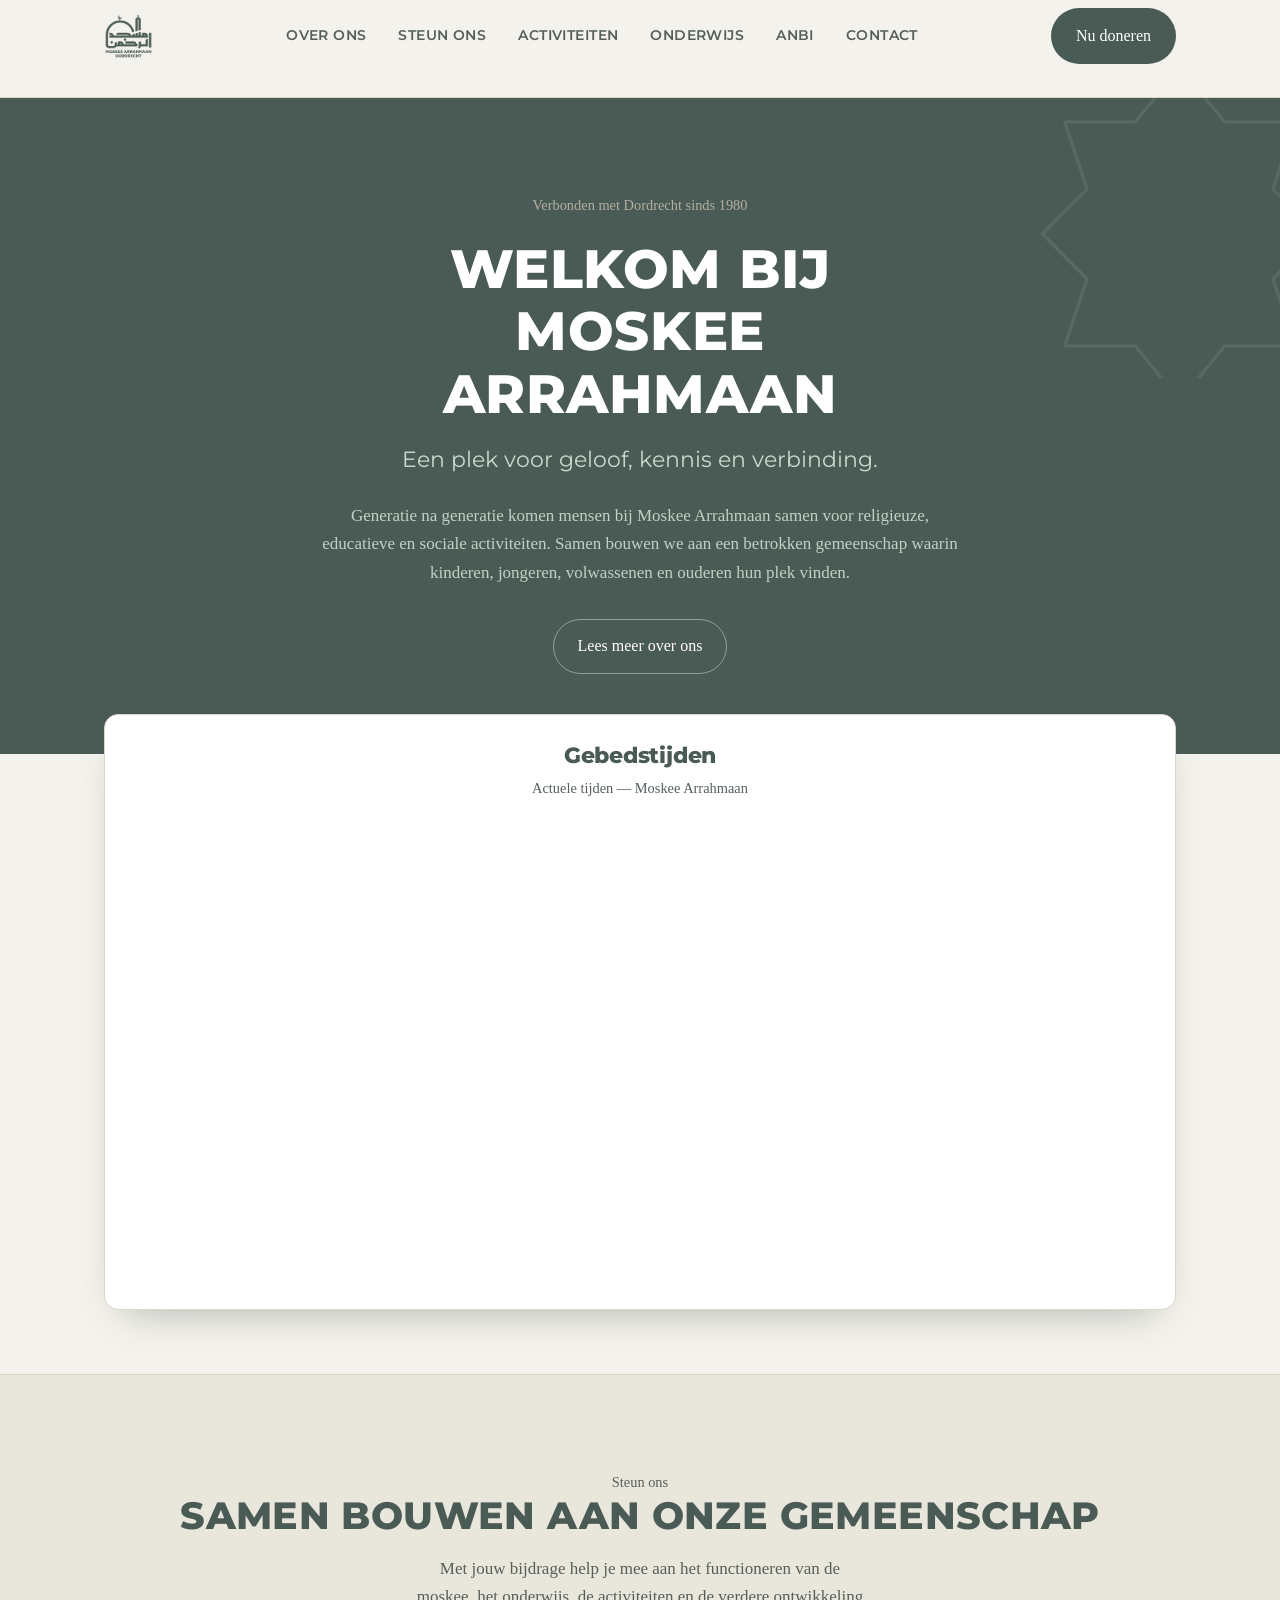
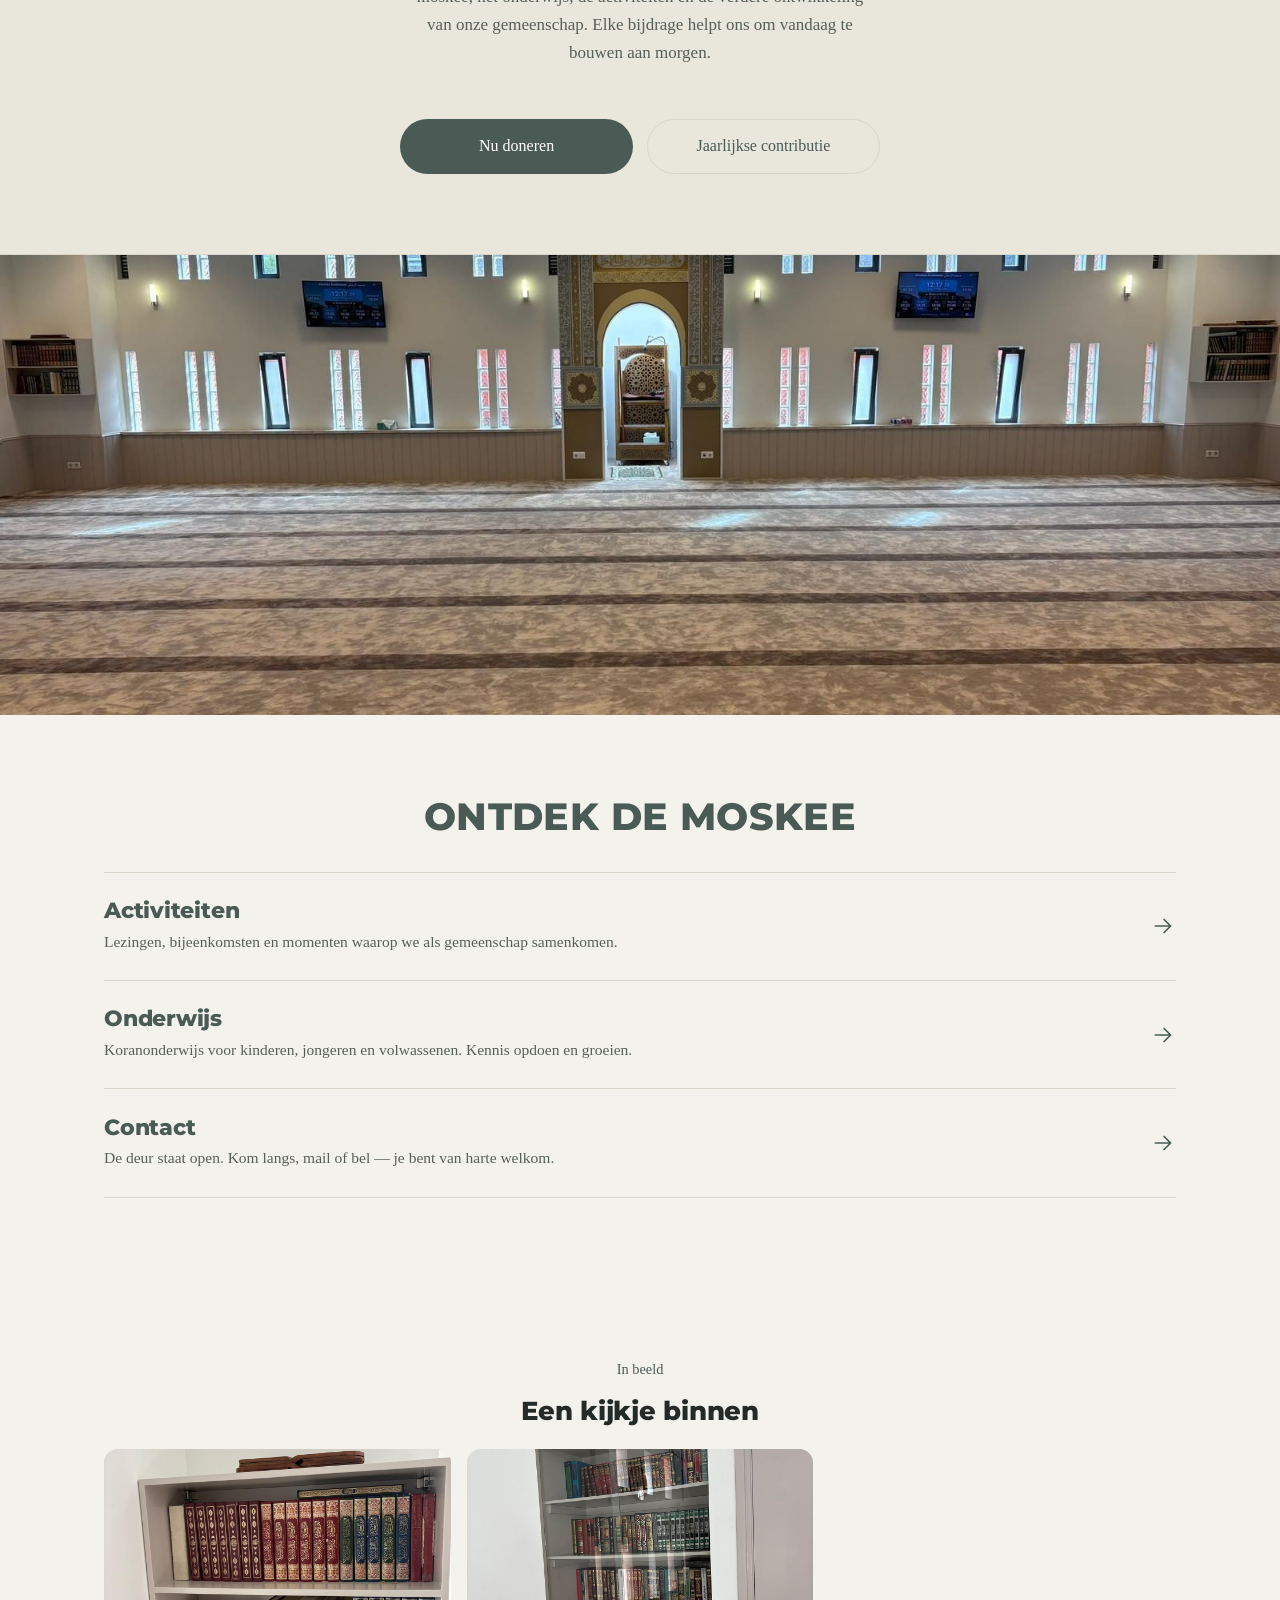
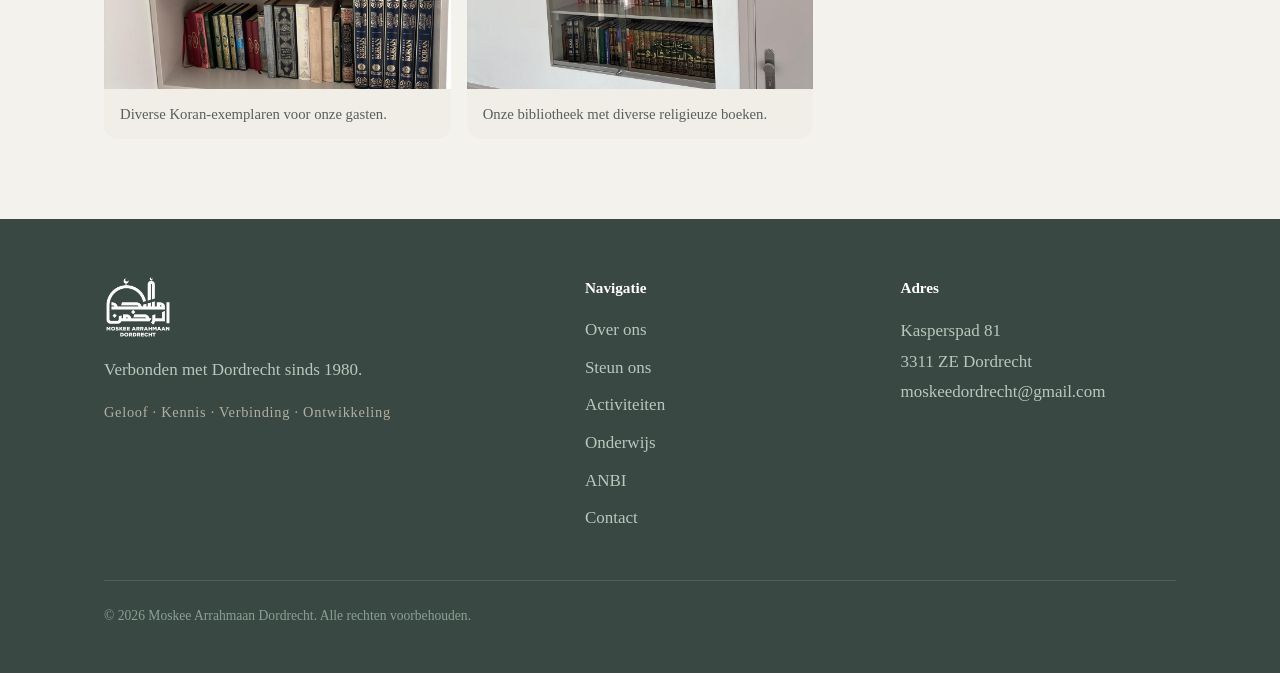
==== commit 87c20cd2: "Nieuwe ANBI-subpagina toegevoegd + in navigatie" ====
--- a/index.html
+++ b/index.html
@@ -27,6 +27,7 @@
           <li><a href="steun-ons.html">Steun ons</a></li>
           <li><a href="activiteiten.html">Activiteiten</a></li>
           <li><a href="onderwijs.html">Onderwijs</a></li>
+          <li><a href="anbi.html">ANBI</a></li>
           <li><a href="contact.html">Contact</a></li>
         </ul>
       </nav>
@@ -41,6 +42,7 @@
         <li><a href="steun-ons.html">Steun ons</a></li>
         <li><a href="activiteiten.html">Activiteiten</a></li>
         <li><a href="onderwijs.html">Onderwijs</a></li>
+        <li><a href="anbi.html">ANBI</a></li>
         <li><a href="contact.html">Contact</a></li>
       </ul>
       <a href="steun-ons.html" class="btn btn--primary">Nu doneren</a>
@@ -174,6 +176,7 @@
           <li><a href="steun-ons.html">Steun ons</a></li>
           <li><a href="activiteiten.html">Activiteiten</a></li>
           <li><a href="onderwijs.html">Onderwijs</a></li>
+          <li><a href="anbi.html">ANBI</a></li>
           <li><a href="contact.html">Contact</a></li>
         </ul>
       </div>
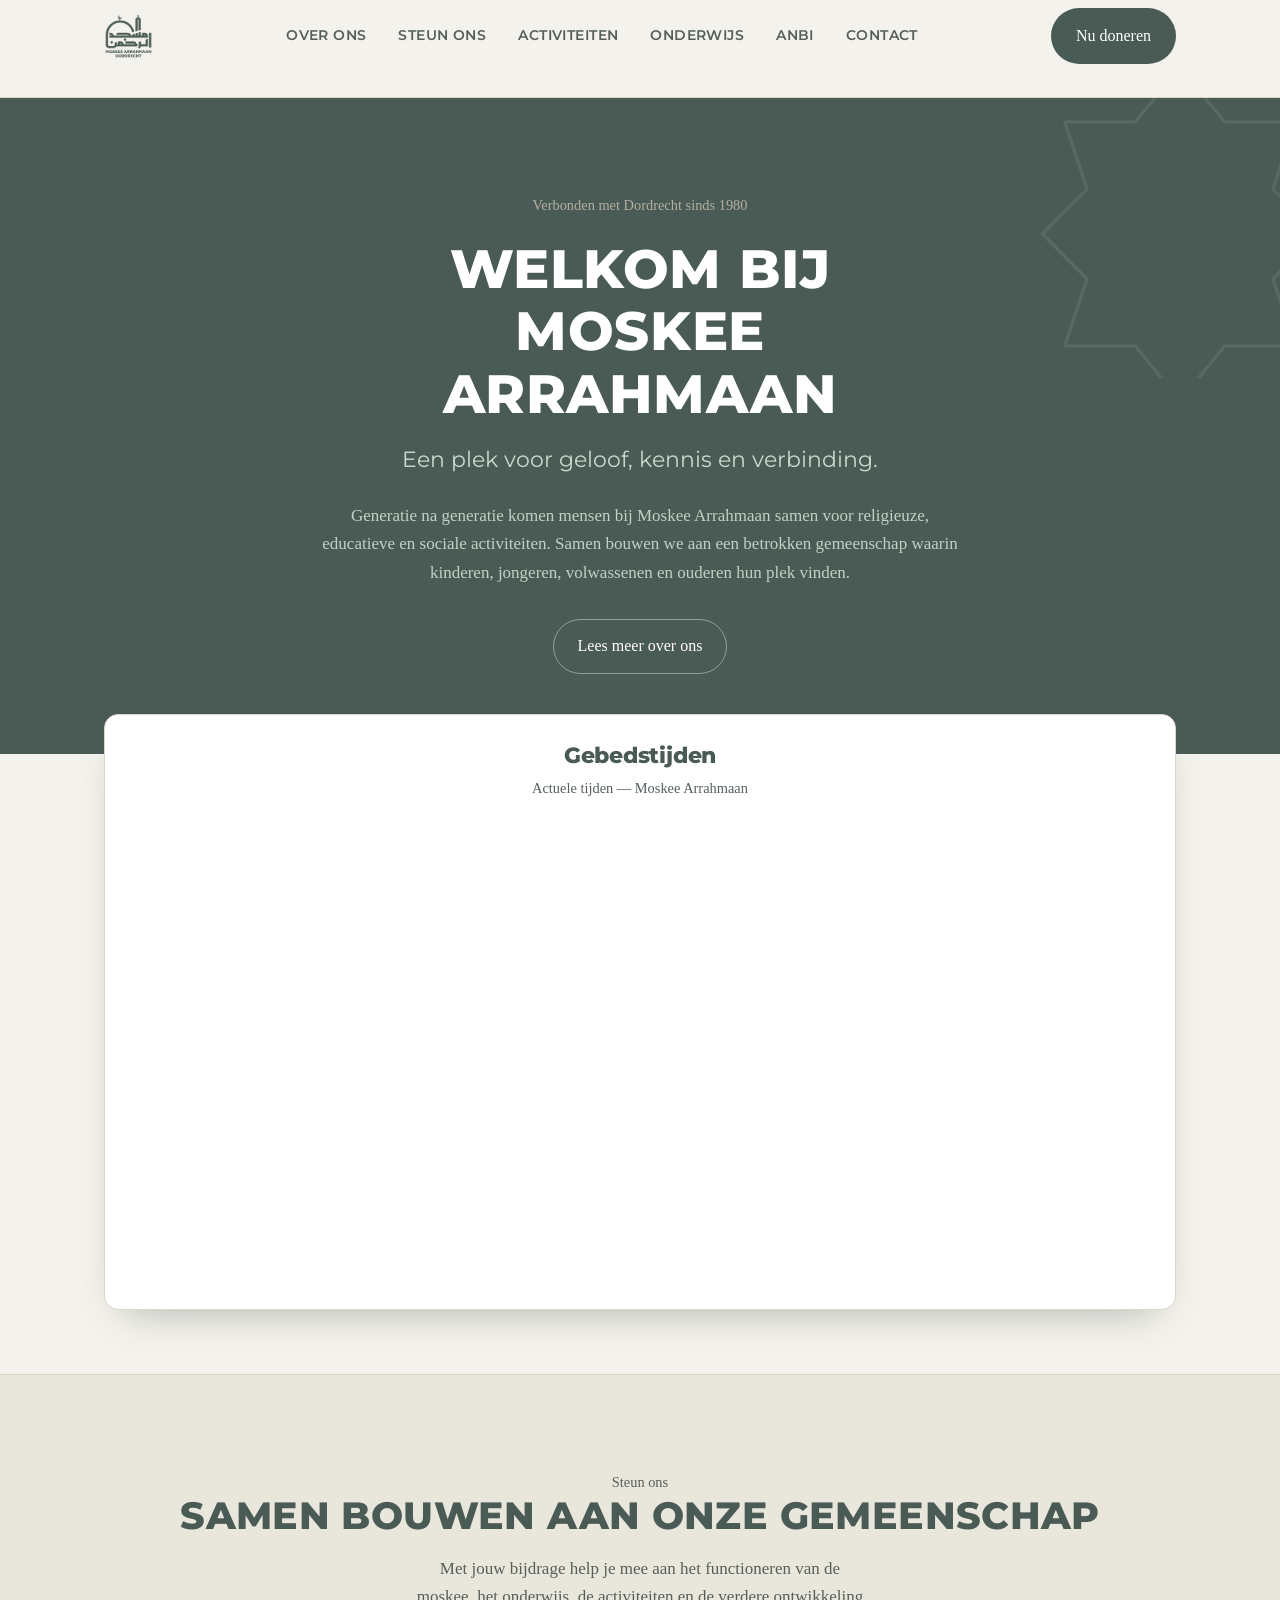
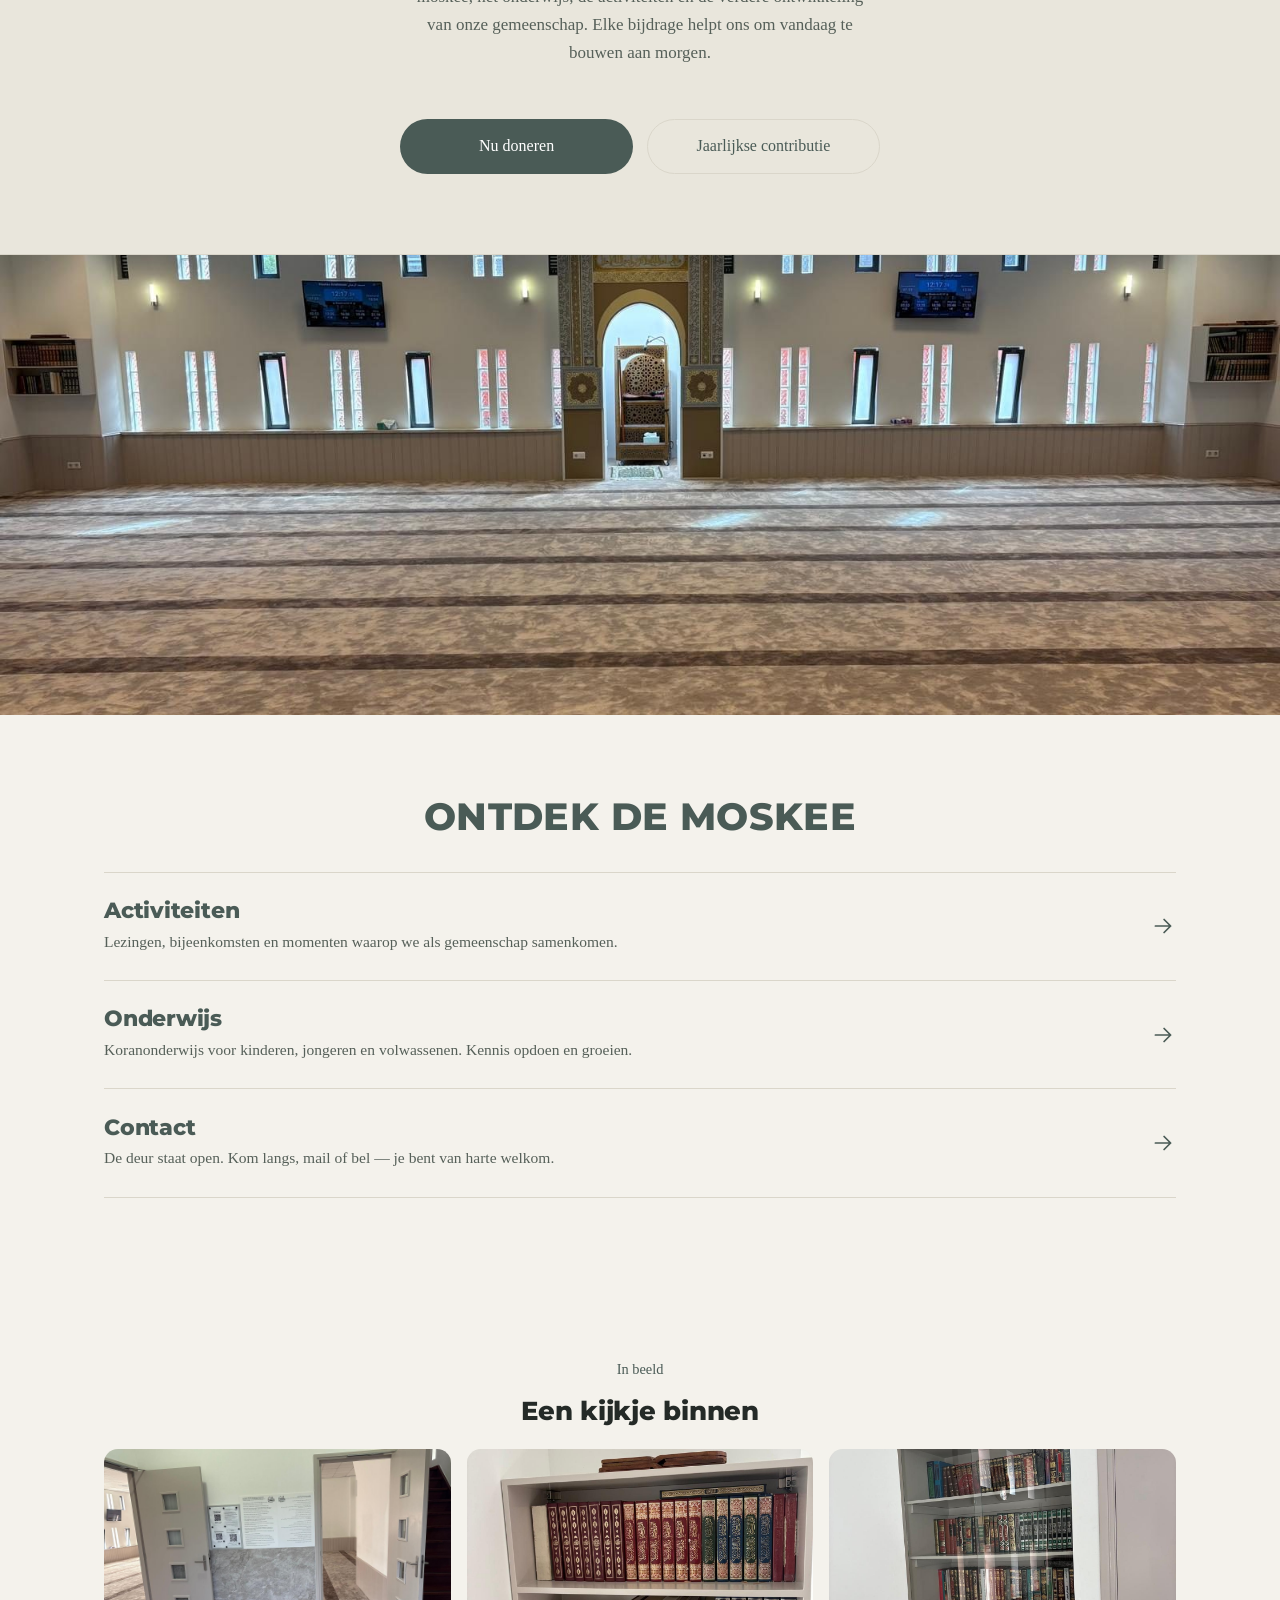
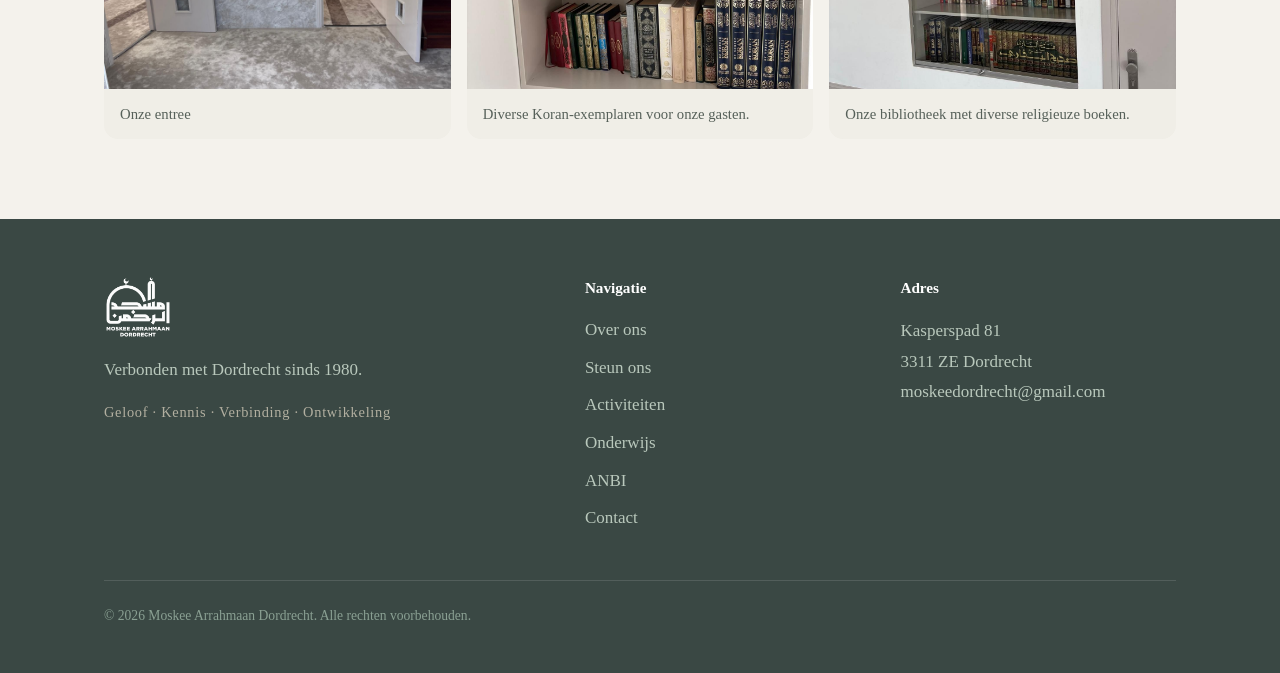
==== commit 395adecb: "Foto 'Onze entree' toegevoegd aan In beeld op homepage Co-Authored-By: Claude Opus 5.5 <noreply@anth" ====
--- a/index.html
+++ b/index.html
@@ -100,7 +100,7 @@
           </p>
         </div>
         <div class="support__actions">
-          <a href="https://betaalverzoek.rabobank.nl/betaalverzoek/?id=0yEHYKqYR52agdDA5NnYfQ" class="btn btn--primary" target="_blank" rel="noopener">Nu doneren</a>
+          <a href="https://betaalverzoek.rabobank.nl/betaalverzoek/?id=DckpgFLoRYGA3qLge6UtIg" class="btn btn--primary" target="_blank" rel="noopener">Nu doneren</a>
           <a href="steun-ons.html" class="btn btn--ghost">Jaarlijkse contributie</a>
         </div>
       </div>
@@ -148,6 +148,10 @@
         <h2>Een kijkje binnen</h2>
         <div class="gallery" style="margin-top:1.5rem;">
           <figure>
+            <img src="images/onze-entree.jpeg" alt="De entree van de moskee met deuren naar de gebedszaal en de trap" loading="lazy">
+            <figcaption>Onze entree</figcaption>
+          </figure>
+          <figure>
             <img src="images/moskee-boeken-2.jpg" alt="Boekenkast met vertalingen van de Koran" loading="lazy">
             <figcaption>Diverse Koran-exemplaren voor onze gasten.</figcaption>
           </figure>
